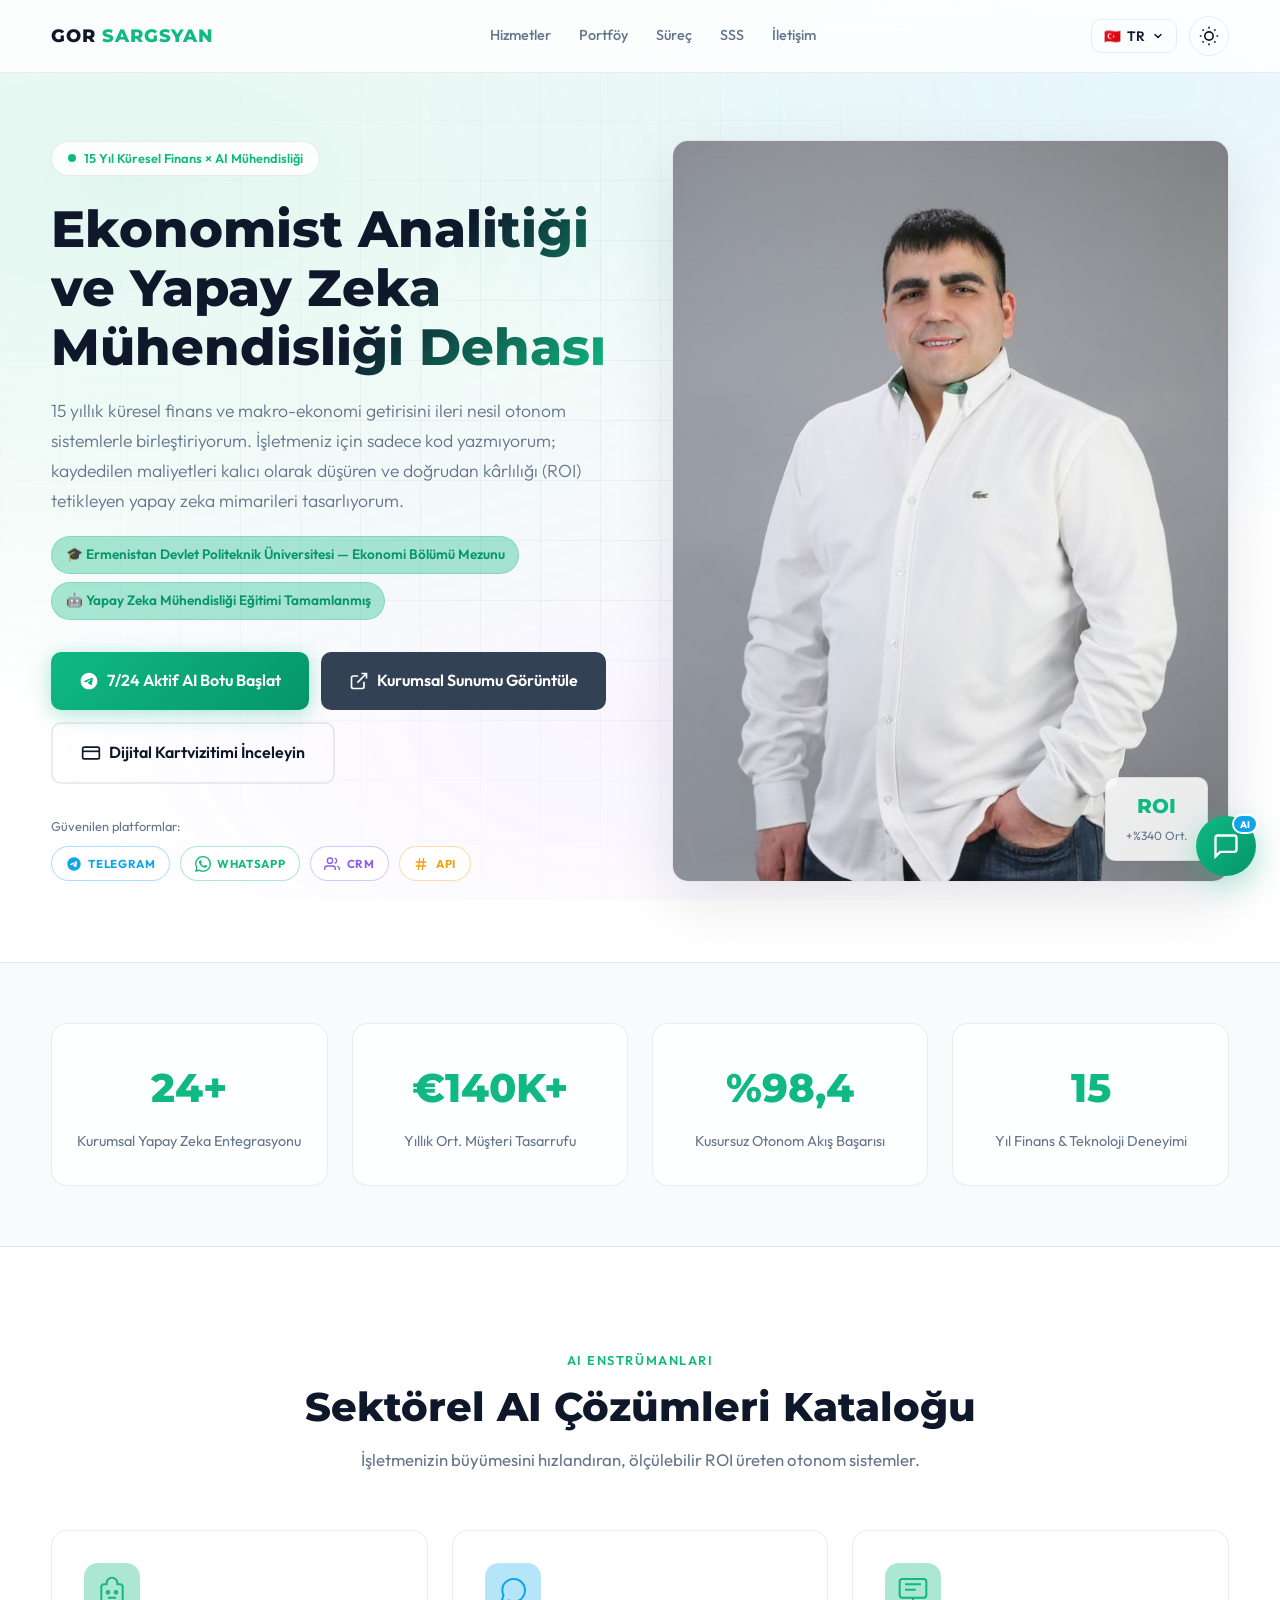
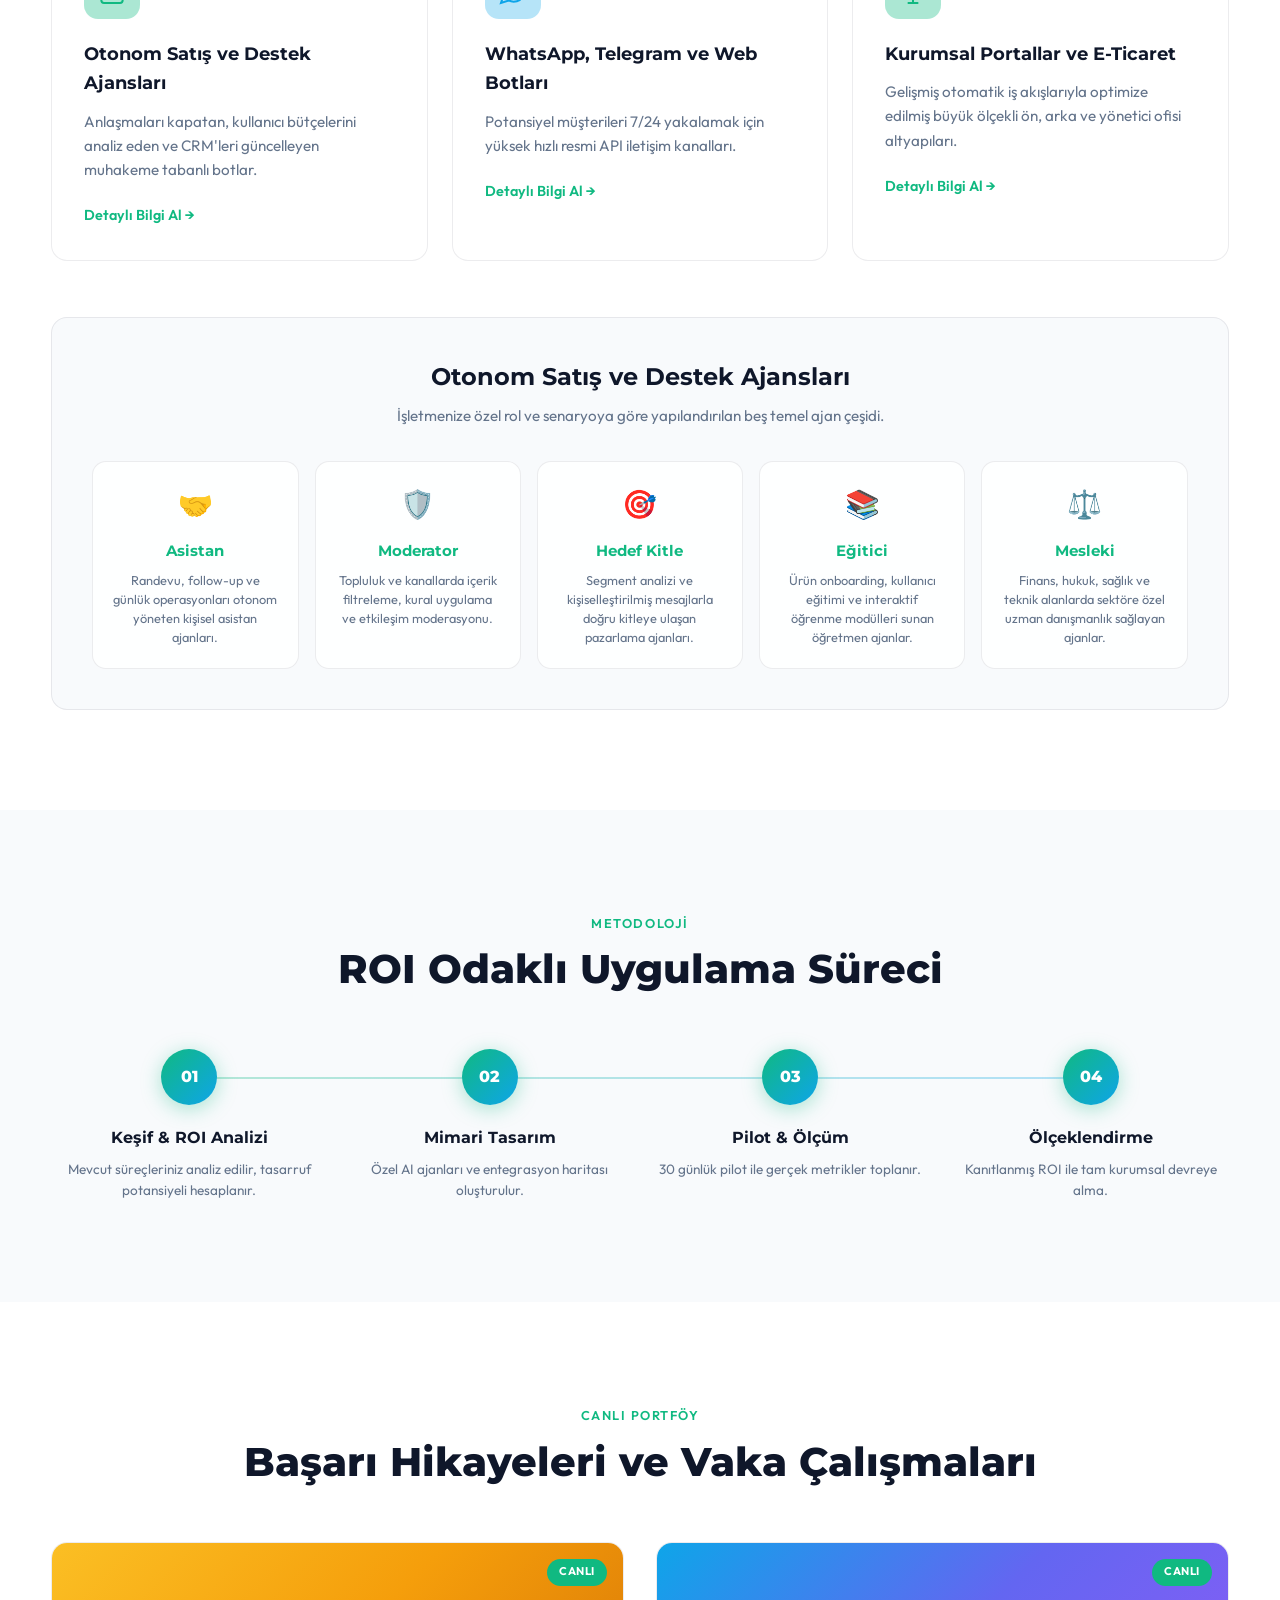
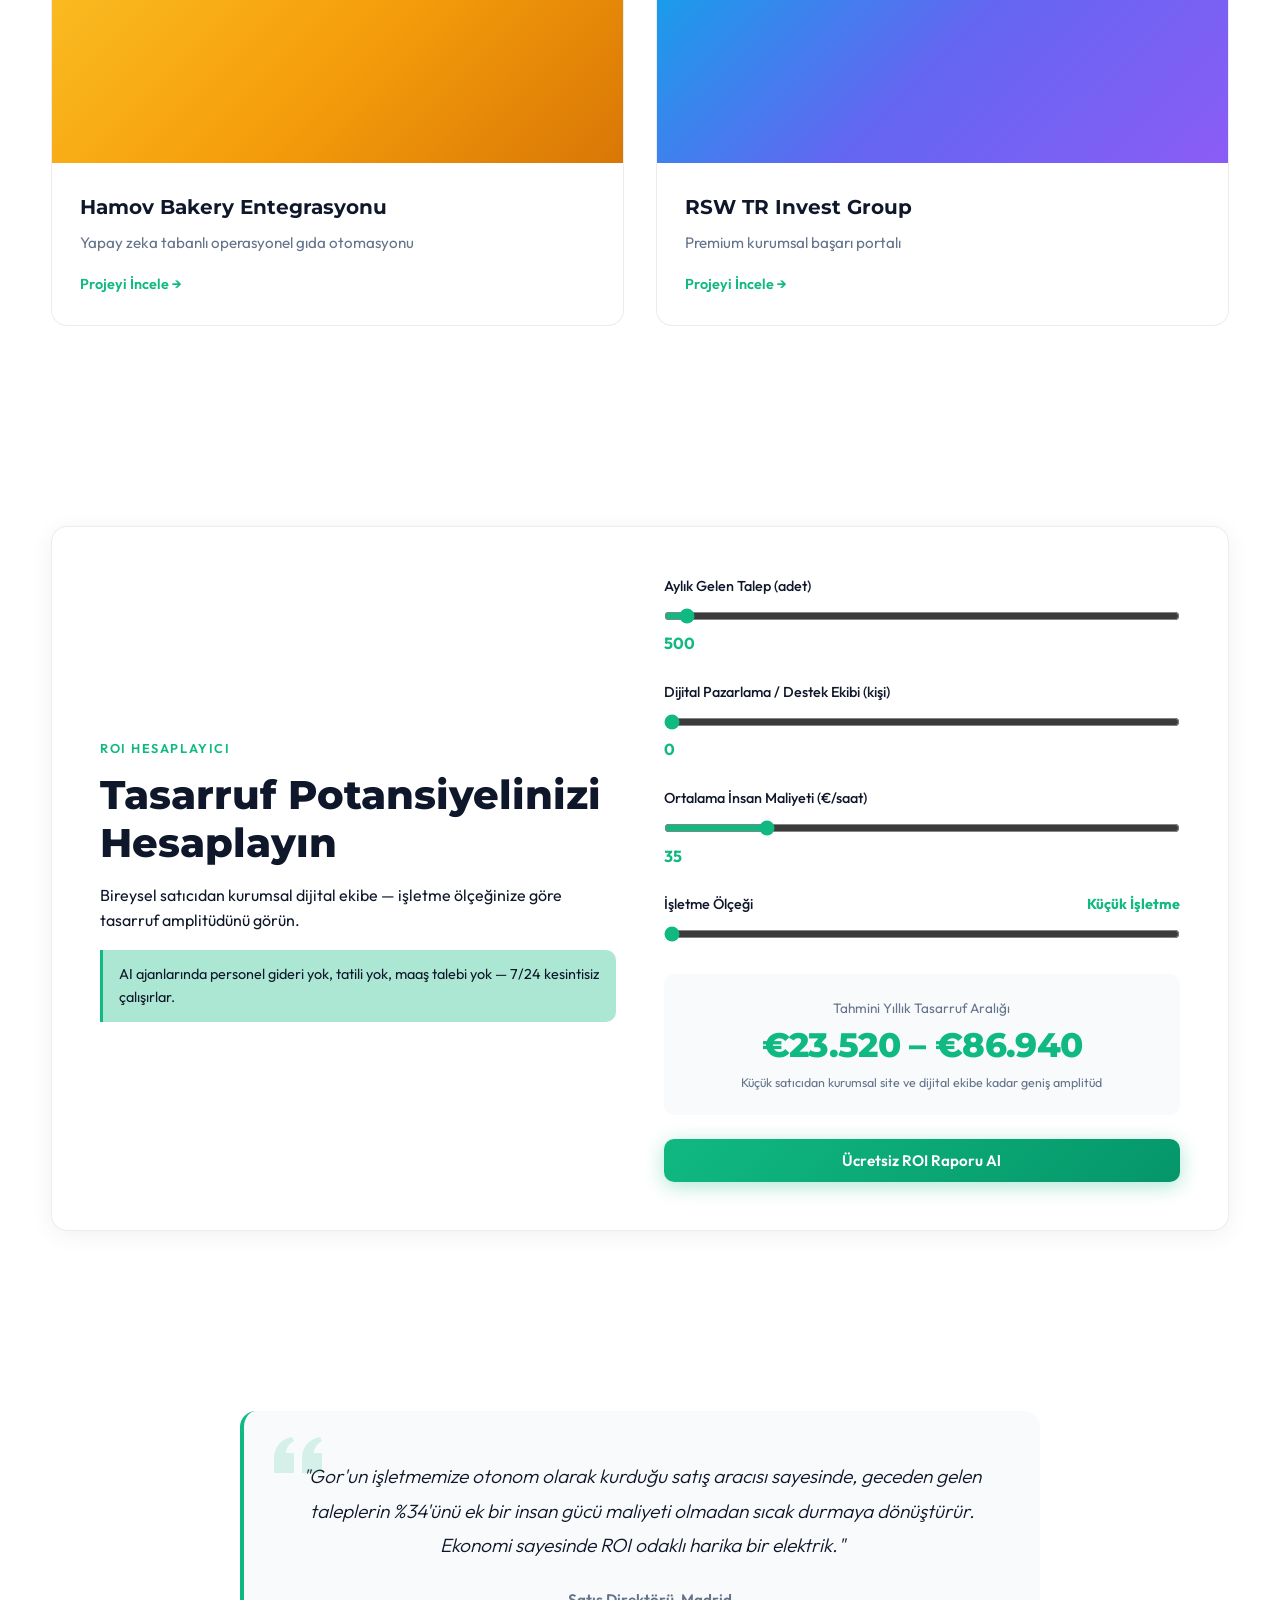
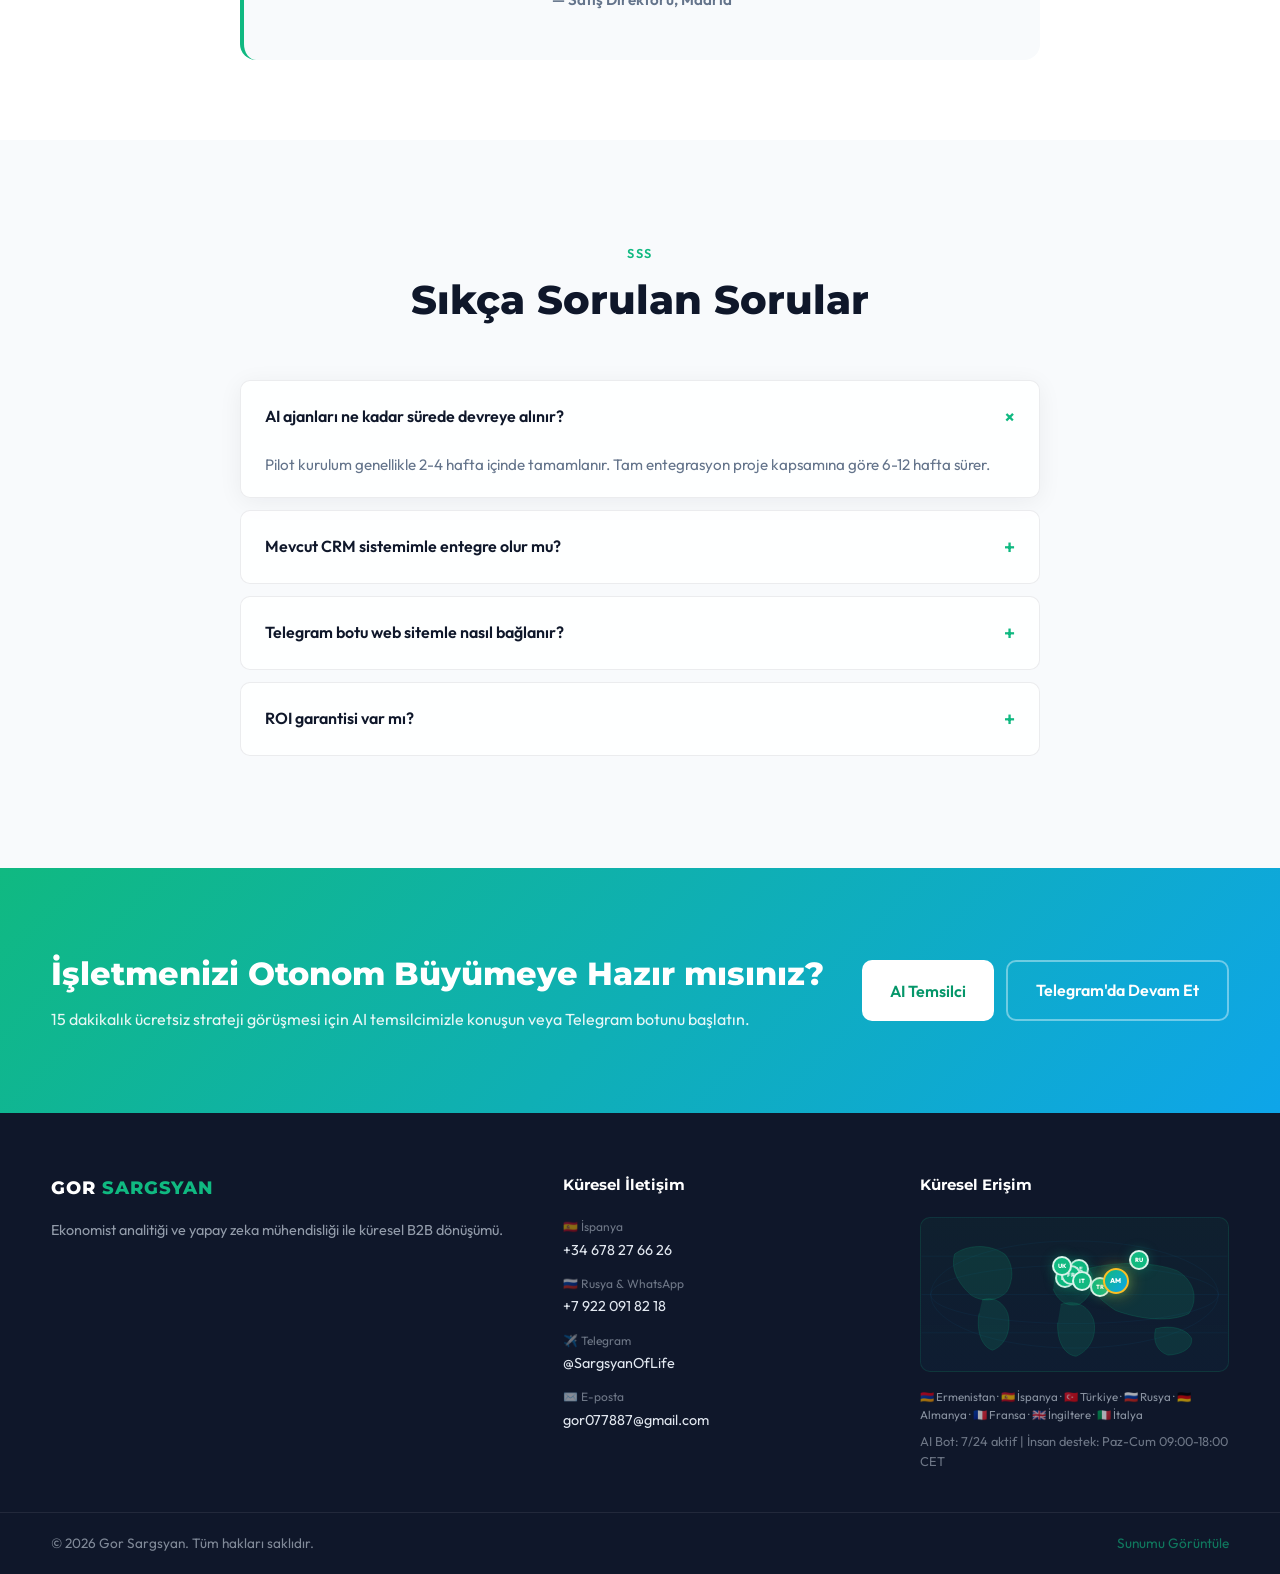
==== index.html @ 7a40f191 "Gor Sargsyan landing: çok dilli site, sunumlar ve Telegram lead köprüsü. Statik landing, 5 dilde sun" ====
<!DOCTYPE html>
<html lang="tr" data-theme="light">
<head>
  <meta charset="UTF-8">
  <meta name="viewport" content="width=device-width, initial-scale=1.0">
  <meta name="description" content="Gor Sargsyan — Ekonomist Analitiği ve Yapay Zeka Mühendisliği. 15 yıllık küresel finans deneyimi ile otonom AI sistemleri.">
  <title>Gor Sargsyan | AI & Ekonomi Mühendisliği</title>
  <link rel="preconnect" href="https://fonts.googleapis.com">
  <link rel="preconnect" href="https://fonts.gstatic.com" crossorigin>
  <link href="https://fonts.googleapis.com/css2?family=Montserrat:wght@500;700;800&family=Outfit:wght@300;400;600&display=swap" rel="stylesheet">
  <link rel="stylesheet" href="css/styles.css">
  <link rel="icon" href="data:image/svg+xml,<svg xmlns='http://www.w3.org/2000/svg' viewBox='0 0 100 100'><text y='.9em' font-size='90'>⚡</text></svg>">
</head>
<body>
  <div class="bg-mesh" aria-hidden="true"></div>
  <div class="bg-grid" aria-hidden="true"></div>

  <!-- Header -->
  <header class="header" id="header">
    <div class="container header__inner">
      <a href="#" class="logo">
        GOR <span class="logo__accent">SARGSYAN</span>
      </a>
      <nav class="nav" aria-label="Ana menü">
        <a href="#services" data-i18n="nav.services">Hizmetler</a>
        <a href="#portfolio" data-i18n="nav.portfolio">Portföy</a>
        <a href="#process" data-i18n="nav.process">Süreç</a>
        <a href="#faq" data-i18n="nav.faq">SSS</a>
        <a href="#contact" data-i18n="nav.contact">İletişim</a>
      </nav>
      <div class="header__actions">
        <div class="lang-switcher">
          <button class="lang-switcher__btn" id="langBtn" aria-haspopup="listbox" aria-expanded="false">
            <span class="lang-flag" id="currentFlag">🇹🇷</span>
            <span id="currentLang">TR</span>
            <svg width="12" height="12" viewBox="0 0 12 12" fill="none"><path d="M3 4.5L6 7.5L9 4.5" stroke="currentColor" stroke-width="1.5" stroke-linecap="round"/></svg>
          </button>
          <ul class="lang-switcher__menu" id="langMenu" role="listbox">
            <li role="option" data-lang="en" data-flag="🇬🇧">EN — English</li>
            <li role="option" data-lang="es" data-flag="🇪🇸">ES — Español</li>
            <li role="option" data-lang="ru" data-flag="🇷🇺">RU — Русский</li>
            <li role="option" data-lang="hy" data-flag="🇦🇲">HY — Հայերեն</li>
            <li role="option" data-lang="tr" data-flag="🇹🇷">TR — Türkçe</li>
          </ul>
        </div>
        <button class="theme-toggle" id="themeToggle" aria-label="Gece modu">
          <svg class="icon-sun" width="20" height="20" viewBox="0 0 24 24" fill="none" stroke="currentColor" stroke-width="2"><circle cx="12" cy="12" r="5"/><path d="M12 1v2M12 21v2M4.22 4.22l1.42 1.42M18.36 18.36l1.42 1.42M1 12h2M21 12h2M4.22 19.78l1.42-1.42M18.36 5.64l1.42-1.42"/></svg>
          <svg class="icon-moon" width="20" height="20" viewBox="0 0 24 24" fill="none" stroke="currentColor" stroke-width="2"><path d="M21 12.79A9 9 0 1 1 11.21 3 7 7 0 0 0 21 12.79z"/></svg>
        </button>
        <button class="btn btn--primary btn--sm header__cta" id="openChatHeader" data-i18n="cta.chat">AI Temsilci</button>
      </div>
      <button class="mobile-menu-btn" id="mobileMenuBtn" aria-label="Menü">
        <span></span><span></span><span></span>
      </button>
    </div>
  </header>

  <main>
    <!-- Hero -->
    <section class="hero" id="hero">
      <div class="container hero__grid">
        <div class="hero__content">
          <div class="hero__badge">
            <span class="pulse-dot"></span>
            <span data-i18n="hero.badge">15 Yıl Küresel Finans × AI Mühendisliği</span>
          </div>
          <h1 class="hero__title" data-i18n="hero.title">Ekonomist Analitiği ve Yapay Zeka Mühendisliği Dehası</h1>
          <p class="hero__subtitle" data-i18n="hero.subtitle">15 yıllık küresel finans ve makro-ekonomi getirisini ileri nesil otonom sistemlerle birleştiriyorum. İşletmeniz için sadece kod yazmıyorum; kaydedilen maliyetleri kalıcı olarak düşüren ve doğrudan kârlılığı (ROI) tetikleyen yapay zeka mimarileri tasarlıyorum.</p>
          <div class="hero__education">
            <span class="hero__edu-item" data-i18n="hero.edu1">🎓 Ermenistan Devlet Politeknik Üniversitesi — Ekonomi Bölümü Mezunu</span>
            <span class="hero__edu-item" data-i18n="hero.edu2">🤖 Yapay Zeka Mühendisliği Eğitimi Tamamlanmış</span>
          </div>
          <div class="hero__actions">
            <a href="https://t.me/Gor_OffLife_kartvisit_bot" target="_blank" rel="noopener" class="btn btn--primary btn--lg">
              <svg width="20" height="20" viewBox="0 0 24 24" fill="currentColor"><path d="M12 2C6.48 2 2 6.48 2 12s4.48 10 10 10 10-4.48 10-10S17.52 2 12 2zm4.64 6.8c-.15 1.58-.8 5.42-1.13 7.19-.14.75-.42 1-.68 1.03-.58.05-1.02-.38-1.58-.75-.88-.58-1.38-.94-2.23-1.5-.99-.65-.35-1.01.22-1.59.15-.15 2.71-2.48 2.76-2.69a.2.2 0 0 0-.05-.18c-.06-.05-.14-.03-.21-.02-.09.02-1.49.95-4.22 2.79-.4.27-.76.41-1.08.4-.36-.01-1.04-.2-1.55-.37-.63-.2-1.12-.31-1.08-.66.02-.18.27-.36.74-.55 2.92-1.27 4.86-2.11 5.83-2.51 2.78-1.16 3.35-1.36 3.73-1.36.08 0 .27.02.39.12.1.08.13.19.14.27-.01.06.01.24 0 .38z"/></svg>
              <span data-i18n="hero.btnA">7/24 Aktif AI Botu Başlat</span>
            </a>
            <a href="assets/presentations/sunum_tr.html" target="_blank" rel="noopener noreferrer" data-i18n-pdf class="btn btn--dark btn--lg">
              <svg width="20" height="20" viewBox="0 0 24 24" fill="none" stroke="currentColor" stroke-width="2"><path d="M18 13v6a2 2 0 0 1-2 2H5a2 2 0 0 1-2-2V8a2 2 0 0 1 2-2h6M15 3h6v6M10 14L21 3"/></svg>
              <span data-i18n="hero.btnB">Kurumsal Sunumu Görüntüle</span>
            </a>
            <a href="https://rswtrinvestgroup-alt.github.io/Gor_dijital_kartvisit/Gor/" target="_blank" rel="noopener" class="btn btn--outline btn--lg">
              <svg width="20" height="20" viewBox="0 0 24 24" fill="none" stroke="currentColor" stroke-width="2"><rect x="2" y="5" width="20" height="14" rx="2"/><path d="M2 10h20"/></svg>
              <span data-i18n="hero.btnC">Dijital Kartvizitimi İnceleyin</span>
            </a>
          </div>
          <div class="hero__trust">
            <span data-i18n="hero.trust">Güvenilen platformlar:</span>
            <div class="hero__trust-logos">
              <a href="https://t.me/Gor_OffLife_kartvisit_bot" target="_blank" rel="noopener" class="trust-chip trust-chip--telegram" title="Telegram Bot">
                <svg width="16" height="16" viewBox="0 0 24 24" fill="currentColor"><path d="M12 2C6.48 2 2 6.48 2 12s4.48 10 10 10 10-4.48 10-10S17.52 2 12 2zm4.64 6.8c-.15 1.58-.8 5.42-1.13 7.19-.14.75-.42 1-.68 1.03-.58.05-1.02-.38-1.58-.75-.88-.58-1.38-.94-2.23-1.5-.99-.65-.35-1.01.22-1.59.15-.15 2.71-2.48 2.76-2.69a.2.2 0 0 0-.05-.18c-.06-.05-.14-.03-.21-.02-.09.02-1.49.95-4.22 2.79-.4.27-.76.41-1.08.4-.36-.01-1.04-.2-1.55-.37-.63-.2-1.12-.31-1.08-.66.02-.18.27-.36.74-.55 2.92-1.27 4.86-2.11 5.83-2.51 2.78-1.16 3.35-1.36 3.73-1.36.08 0 .27.02.39.12.1.08.13.19.14.27-.01.06.01.24 0 .38z"/></svg>
                Telegram
              </a>
              <a href="https://wa.me/79220918218" target="_blank" rel="noopener" class="trust-chip trust-chip--whatsapp" title="WhatsApp">
                <svg width="16" height="16" viewBox="0 0 24 24" fill="currentColor"><path d="M17.472 14.382c-.297-.149-1.758-.867-2.03-.967-.273-.099-.471-.148-.67.15-.197.297-.767.966-.94 1.164-.173.199-.347.223-.644.075-.297-.15-1.255-.463-2.39-1.475-.883-.788-1.48-1.761-1.653-2.059-.173-.297-.018-.458.13-.606.134-.133.298-.347.446-.52.149-.174.198-.298.298-.497.099-.198.05-.371-.025-.52-.075-.149-.669-1.612-.916-2.207-.242-.579-.487-.5-.669-.51-.173-.008-.371-.01-.57-.01-.198 0-.52.074-.792.372-.272.297-1.04 1.016-1.04 2.479 0 1.462 1.065 2.875 1.213 3.074.149.198 2.096 3.2 5.077 4.487.709.306 1.262.489 1.694.625.712.227 1.36.195 1.871.118.571-.085 1.758-.719 2.006-1.413.248-.694.248-1.289.173-1.413-.074-.124-.272-.198-.57-.347m-5.421 7.403h-.004a9.87 9.87 0 0 1-5.031-1.378l-.361-.214-3.741.982.998-3.648-.235-.374a9.86 9.86 0 0 1-1.51-5.26c.001-5.45 4.436-9.884 9.888-9.884 2.64 0 5.122 1.03 6.988 2.898a9.825 9.825 0 0 1 2.893 6.994c-.003 5.45-4.435 9.884-9.885 9.884m8.413-18.297A11.815 11.815 0 0 0 12.05 0C5.495 0 .16 5.335.157 11.892c0 2.096.547 4.142 1.588 5.945L.057 24l6.305-1.654a11.882 11.882 0 0 0 5.683 1.448h.005c6.554 0 11.89-5.335 11.893-11.893a11.821 11.821 0 0 0-3.48-8.413z"/></svg>
                WhatsApp
              </a>
              <a href="#services" class="trust-chip trust-chip--crm" title="CRM Entegrasyonu">
                <svg width="16" height="16" viewBox="0 0 24 24" fill="none" stroke="currentColor" stroke-width="2"><path d="M17 21v-2a4 4 0 0 0-4-4H5a4 4 0 0 0-4 4v2"/><circle cx="9" cy="7" r="4"/><path d="M23 21v-2a4 4 0 0 0-3-3.87M16 3.13a4 4 0 0 1 0 7.75"/></svg>
                CRM
              </a>
              <a href="#services" class="trust-chip trust-chip--api" title="API Entegrasyonu">
                <svg width="16" height="16" viewBox="0 0 24 24" fill="none" stroke="currentColor" stroke-width="2"><path d="M4 9h16M4 15h16M10 3 8 21M16 3l-2 18"/></svg>
                API
              </a>
            </div>
          </div>
        </div>
        <div class="hero__visual">
          <div class="hero__frame">
            <div class="hero__frame-glow"></div>
            <img src="assets/gor_main_pres.jpg" alt="Gor Sargsyan — Kurumsal Portre" class="hero__img" onerror="this.onerror=null;this.src='assets/gor_main.jpg'">
            <div class="hero__placeholder" style="display:none">
              <div class="hero__placeholder-icon">GS</div>
              <span>Gor Sargsyan</span>
            </div>
            <div class="hero__stats-float">
              <div class="float-stat">
                <span class="float-stat__num">ROI</span>
                <span class="float-stat__label" data-i18n="hero.floatRoi">+%340 Ort.</span>
              </div>
            </div>
          </div>
        </div>
      </div>
    </section>

    <!-- Stats -->
    <section class="stats" id="stats">
      <div class="container">
        <div class="stats__grid">
          <div class="stat-card">
            <span class="stat-card__num" data-count="24">24+</span>
            <span class="stat-card__label" data-i18n="stats.s1">Kurumsal Yapay Zeka Entegrasyonu</span>
          </div>
          <div class="stat-card">
            <span class="stat-card__num">€140K+</span>
            <span class="stat-card__label" data-i18n="stats.s2">Yıllık Ort. Müşteri Tasarrufu</span>
          </div>
          <div class="stat-card">
            <span class="stat-card__num">%98,4</span>
            <span class="stat-card__label" data-i18n="stats.s3">Kusursuz Otonom Akış Başarısı</span>
          </div>
          <div class="stat-card">
            <span class="stat-card__num">15</span>
            <span class="stat-card__label" data-i18n="stats.s4">Yıl Finans & Teknoloji Deneyimi</span>
          </div>
        </div>
      </div>
    </section>

    <!-- Services -->
    <section class="services" id="services">
      <div class="container">
        <div class="section-header">
          <span class="section-tag" data-i18n="services.tag">AI Enstrümanları</span>
          <h2 class="section-title" data-i18n="services.title">Sektörel AI Çözümleri Kataloğu</h2>
          <p class="section-desc" data-i18n="services.desc">İşletmenizin büyümesini hızlandıran, ölçülebilir ROI üreten otonom sistemler.</p>
        </div>
        <div class="services__grid">
          <article class="service-card">
            <div class="service-card__icon">
              <svg width="32" height="32" viewBox="0 0 24 24" fill="none" stroke="currentColor" stroke-width="1.5"><path d="M12 2a4 4 0 0 1 4 4v1h2a2 2 0 0 1 2 2v10a2 2 0 0 1-2 2H6a2 2 0 0 1-2-2V9a2 2 0 0 1 2-2h2V6a4 4 0 0 1 4-4z"/><circle cx="9" cy="13" r="1"/><circle cx="15" cy="13" r="1"/><path d="M9 17h6"/></svg>
            </div>
            <h3 data-i18n="services.c1.title">Otonom Satış ve Destek Ajansları</h3>
            <p data-i18n="services.c1.desc">Anlaşmaları kapatan, kullanıcı bütçelerini analiz eden ve CRM'leri güncelleyen muhakeme tabanlı botlar.</p>
            <button class="service-card__link" data-open-chat data-i18n="services.learn">Detaylı Bilgi Al →</button>
          </article>
          <article class="service-card">
            <div class="service-card__icon service-card__icon--cyan">
              <svg width="32" height="32" viewBox="0 0 24 24" fill="none" stroke="currentColor" stroke-width="1.5"><path d="M21 11.5a8.38 8.38 0 0 1-.9 3.8 8.5 8.5 0 0 1-7.6 4.7 8.38 8.38 0 0 1-3.8-.9L3 21l1.9-5.7a8.38 8.38 0 0 1-.9-3.8 8.5 8.5 0 0 1 4.7-7.6 8.38 8.38 0 0 1 3.8-.9h.5a8.48 8.48 0 0 1 8 8v.5z"/></svg>
            </div>
            <h3 data-i18n="services.c2.title">WhatsApp, Telegram ve Web Botları</h3>
            <p data-i18n="services.c2.desc">Potansiyel müşterileri 7/24 yakalamak için yüksek hızlı resmi API iletişim kanalları.</p>
            <button class="service-card__link" data-open-chat data-i18n="services.learn">Detaylı Bilgi Al →</button>
          </article>
          <article class="service-card">
            <div class="service-card__icon">
              <svg width="32" height="32" viewBox="0 0 24 24" fill="none" stroke="currentColor" stroke-width="1.5"><rect x="2" y="3" width="20" height="14" rx="2"/><path d="M8 21h8M12 17v4"/><path d="M6 7h12M6 11h8"/></svg>
            </div>
            <h3 data-i18n="services.c3.title">Kurumsal Portallar ve E-Ticaret</h3>
            <p data-i18n="services.c3.desc">Gelişmiş otomatik iş akışlarıyla optimize edilmiş büyük ölçekli ön, arka ve yönetici ofisi altyapıları.</p>
            <button class="service-card__link" data-open-chat data-i18n="services.learn">Detaylı Bilgi Al →</button>
          </article>
        </div>

        <div class="agent-types" id="agents">
          <div class="agent-types__header">
            <h3 data-i18n="agents.title">Otonom Satış ve Destek Ajansları</h3>
            <p data-i18n="agents.desc">İşletmenize özel rol ve senaryoya göre yapılandırılan beş temel ajan çeşidi.</p>
          </div>
          <div class="agent-types__grid">
            <article class="agent-type-card">
              <span class="agent-type-card__icon">🤝</span>
              <h4 data-i18n="agents.t1.title">Asistan</h4>
              <p data-i18n="agents.t1.desc">Randevu, follow-up ve günlük operasyonları otonom yöneten kişisel asistan ajanları.</p>
            </article>
            <article class="agent-type-card">
              <span class="agent-type-card__icon">🛡️</span>
              <h4 data-i18n="agents.t2.title">Moderator</h4>
              <p data-i18n="agents.t2.desc">Topluluk ve kanallarda içerik filtreleme, kural uygulama ve etkileşim moderasyonu.</p>
            </article>
            <article class="agent-type-card">
              <span class="agent-type-card__icon">🎯</span>
              <h4 data-i18n="agents.t3.title">Hedef Kitle</h4>
              <p data-i18n="agents.t3.desc">Segment analizi ve kişiselleştirilmiş mesajlarla doğru kitleye ulaşan pazarlama ajanları.</p>
            </article>
            <article class="agent-type-card">
              <span class="agent-type-card__icon">📚</span>
              <h4 data-i18n="agents.t4.title">Eğitici</h4>
              <p data-i18n="agents.t4.desc">Ürün onboarding, kullanıcı eğitimi ve interaktif öğrenme modülleri sunan öğretmen ajanlar.</p>
            </article>
            <article class="agent-type-card">
              <span class="agent-type-card__icon">⚖️</span>
              <h4 data-i18n="agents.t5.title">Mesleki</h4>
              <p data-i18n="agents.t5.desc">Finans, hukuk, sağlık ve teknik alanlarda sektöre özel uzman danışmanlık sağlayan ajanlar.</p>
            </article>
          </div>
        </div>
      </div>
    </section>

    <!-- Process -->
    <section class="process" id="process">
      <div class="container">
        <div class="section-header">
          <span class="section-tag" data-i18n="process.tag">Metodoloji</span>
          <h2 class="section-title" data-i18n="process.title">ROI Odaklı Uygulama Süreci</h2>
        </div>
        <div class="process__timeline">
          <div class="process__step">
            <div class="process__num">01</div>
            <h3 data-i18n="process.s1.title">Keşif & ROI Analizi</h3>
            <p data-i18n="process.s1.desc">Mevcut süreçleriniz analiz edilir, tasarruf potansiyeli hesaplanır.</p>
          </div>
          <div class="process__step">
            <div class="process__num">02</div>
            <h3 data-i18n="process.s2.title">Mimari Tasarım</h3>
            <p data-i18n="process.s2.desc">Özel AI ajanları ve entegrasyon haritası oluşturulur.</p>
          </div>
          <div class="process__step">
            <div class="process__num">03</div>
            <h3 data-i18n="process.s3.title">Pilot & Ölçüm</h3>
            <p data-i18n="process.s3.desc">30 günlük pilot ile gerçek metrikler toplanır.</p>
          </div>
          <div class="process__step">
            <div class="process__num">04</div>
            <h3 data-i18n="process.s4.title">Ölçeklendirme</h3>
            <p data-i18n="process.s4.desc">Kanıtlanmış ROI ile tam kurumsal devreye alma.</p>
          </div>
        </div>
      </div>
    </section>

    <!-- Portfolio -->
    <section class="portfolio" id="portfolio">
      <div class="container">
        <div class="section-header">
          <span class="section-tag" data-i18n="portfolio.tag">Canlı Portföy</span>
          <h2 class="section-title" data-i18n="portfolio.title">Başarı Hikayeleri ve Vaka Çalışmaları</h2>
        </div>
        <div class="portfolio__grid">
          <a href="https://hamov-bakery-connect3.lovable.app/" target="_blank" rel="noopener" class="portfolio-card">
            <div class="portfolio-card__visual portfolio-card__visual--a">
              <span class="portfolio-card__badge" data-i18n="portfolio.live">Canlı</span>
            </div>
            <div class="portfolio-card__body">
              <h3 data-i18n="portfolio.p1.title">Hamov Bakery Entegrasyonu</h3>
              <p data-i18n="portfolio.p1.desc">Yapay zeka tabanlı operasyonel gıda otomasyonu</p>
              <span class="portfolio-card__cta" data-i18n="portfolio.view">Projeyi İncele →</span>
            </div>
          </a>
          <a href="https://rswtrinvestgroup-alt.github.io/NEW-SITE-PROJECT/#basari-hikayeleri" target="_blank" rel="noopener" class="portfolio-card">
            <div class="portfolio-card__visual portfolio-card__visual--b">
              <span class="portfolio-card__badge" data-i18n="portfolio.live">Canlı</span>
            </div>
            <div class="portfolio-card__body">
              <h3 data-i18n="portfolio.p2.title">RSW TR Invest Group</h3>
              <p data-i18n="portfolio.p2.desc">Premium kurumsal başarı portalı</p>
              <span class="portfolio-card__cta" data-i18n="portfolio.view">Projeyi İncele →</span>
            </div>
          </a>
        </div>
      </div>
    </section>

    <!-- ROI Calculator -->
    <section class="roi-calc" id="roi">
      <div class="container">
        <div class="roi-calc__inner">
          <div class="roi-calc__content">
            <span class="section-tag" data-i18n="roi.tag">ROI Hesaplayıcı</span>
            <h2 class="section-title" data-i18n="roi.title">Tasarruf Potansiyelinizi Hesaplayın</h2>
            <p data-i18n="roi.desc">Bireysel satıcıdan kurumsal dijital ekibe — işletme ölçeğinize göre tasarruf amplitüdünü görün.</p>
            <p class="roi-calc__perks" data-i18n="roi.perks">AI ajanlarında personel gideri yok, tatili yok, maaş talebi yok — 7/24 kesintisiz çalışırlar.</p>
          </div>
          <div class="roi-calc__widget">
            <label>
              <span data-i18n="roi.leads">Aylık Gelen Talep (adet)</span>
              <input type="range" id="roiLeads" min="50" max="15000" value="500" step="50">
              <output id="roiLeadsVal">500</output>
            </label>
            <label>
              <span data-i18n="roi.team">Dijital Pazarlama / Destek Ekibi (kişi)</span>
              <input type="range" id="roiTeam" min="0" max="40" value="0" step="1">
              <output id="roiTeamVal">0</output>
            </label>
            <label>
              <span data-i18n="roi.cost">Ortalama İnsan Maliyeti (€/saat)</span>
              <input type="range" id="roiCost" min="15" max="120" value="35" step="5">
              <output id="roiCostVal">35</output>
            </label>
            <label>
              <span>
                <span data-i18n="roi.scale">İşletme Ölçeği</span>
                <output id="roiScaleVal">Küçük İşletme</output>
              </span>
              <input type="range" id="roiScale" min="1" max="3" value="1" step="1">
            </label>
            <div class="roi-calc__result">
              <span data-i18n="roi.result">Tahmini Yıllık Tasarruf Aralığı</span>
              <strong id="roiResult" class="roi-calc__range">€33.600 – €75.600</strong>
              <small class="roi-calc__hint" data-i18n="roi.hint">Küçük satıcıdan kurumsal site ve dijital ekibe kadar geniş amplitüd</small>
            </div>
            <button class="btn btn--primary btn--full" data-open-chat data-i18n="roi.cta">Ücretsiz ROI Raporu Al</button>
          </div>
        </div>
      </div>
    </section>

    <!-- Testimonial -->
    <section class="testimonial" id="testimonial">
      <div class="container">
        <blockquote class="testimonial__quote">
          <svg class="testimonial__icon" width="48" height="48" viewBox="0 0 24 24" fill="currentColor" opacity="0.15"><path d="M14.017 21v-7.391c0-5.704 3.731-9.57 8.983-10.609l.995 2.151c-2.432.917-3.995 3.638-3.995 5.849h4v10h-9.983zm-14.017 0v-7.391c0-5.704 3.748-9.57 9-10.609l.996 2.151c-2.433.917-3.996 3.638-3.996 5.849h3.983v10h-9.983z"/></svg>
          <p data-i18n="testimonial.text">"Gor'un işletmemize otonom olarak kurduğu satış aracısı sayesinde, geceden gelen taleplerin %34'ünü ek bir insan gücü maliyeti olmadan sıcak durmaya dönüştürür. Ekonomi sayesinde ROI odaklı harika bir elektrik."</p>
          <footer>
            <cite data-i18n="testimonial.author">— Satış Direktörü, Madrid</cite>
          </footer>
        </blockquote>
      </div>
    </section>

    <!-- FAQ -->
    <section class="faq" id="faq">
      <div class="container">
        <div class="section-header">
          <span class="section-tag" data-i18n="faq.tag">SSS</span>
          <h2 class="section-title" data-i18n="faq.title">Sıkça Sorulan Sorular</h2>
        </div>
        <div class="faq__list" id="faqList">
          <details class="faq__item" open>
            <summary data-i18n="faq.q1">AI ajanları ne kadar sürede devreye alınır?</summary>
            <p data-i18n="faq.a1">Pilot kurulum genellikle 2-4 hafta içinde tamamlanır. Tam entegrasyon proje kapsamına göre 6-12 hafta sürer.</p>
          </details>
          <details class="faq__item">
            <summary data-i18n="faq.q2">Mevcut CRM sistemimle entegre olur mu?</summary>
            <p data-i18n="faq.a2">Evet. Salesforce, HubSpot, Bitrix24 ve özel API'ler dahil tüm büyük CRM platformlarıyla entegrasyon sağlıyoruz.</p>
          </details>
          <details class="faq__item">
            <summary data-i18n="faq.q3">Telegram botu web sitemle nasıl bağlanır?</summary>
            <p data-i18n="faq.a3">Resmi Telegram Bot API üzerinden web widget'ınız ve Telegram botunuz senkronize çalışır; tüm konuşmalar tek panelde birleşir.</p>
          </details>
          <details class="faq__item">
            <summary data-i18n="faq.q4">ROI garantisi var mı?</summary>
            <p data-i18n="faq.a4">30 günlük pilot döneminde ölçülebilir KPI'lar belirlenir. Hedeflenen tasarruf sağlanamazsa pilot ücreti iade edilir.</p>
          </details>
        </div>
      </div>
    </section>

    <!-- CTA Banner -->
    <section class="cta-banner">
      <div class="container cta-banner__inner">
        <div>
          <h2 data-i18n="cta.title">İşletmenizi Otonom Büyümeye Hazır mısınız?</h2>
          <p data-i18n="cta.desc">15 dakikalık ücretsiz strateji görüşmesi için AI temsilcimizle konuşun veya Telegram botunu başlatın.</p>
        </div>
        <div class="cta-banner__actions">
          <button class="btn btn--white btn--lg" data-open-chat data-i18n="cta.chat">AI Temsilci ile Konuş</button>
          <a href="https://t.me/Gor_OffLife_kartvisit_bot" target="_blank" rel="noopener" class="btn btn--outline-white btn--lg" data-i18n="cta.telegram">Telegram'da Devam Et</a>
        </div>
      </div>
    </section>
  </main>

  <!-- Footer -->
  <footer class="footer" id="contact">
    <div class="container footer__grid">
      <div class="footer__brand">
        <div class="logo logo--footer">GOR <span class="logo__accent">SARGSYAN</span></div>
        <p data-i18n="footer.desc">Ekonomist analitiği ve yapay zeka mühendisliği ile küresel B2B dönüşümü.</p>
      </div>
      <div class="footer__contacts">
        <h4 data-i18n="footer.contactTitle">Küresel İletişim</h4>
        <ul>
          <li>
            <span>🇪🇸 İspanya</span>
            <a href="tel:+34678276626">+34 678 27 66 26</a>
          </li>
          <li>
            <span>🇷🇺 Rusya & WhatsApp</span>
            <a href="tel:+79220918218">+7 922 091 82 18</a>
          </li>
          <li>
            <span>✈️ Telegram</span>
            <a href="https://t.me/SargsyanOfLife" target="_blank" rel="noopener">@SargsyanOfLife</a>
          </li>
          <li>
            <span>✉️ E-posta</span>
            <a href="mailto:gor077887@gmail.com">gor077887@gmail.com</a>
          </li>
        </ul>
      </div>
      <div class="footer__map">
        <h4 data-i18n="footer.global">Küresel Erişim</h4>
        <div class="footer__map-visual" aria-label="Küresel operasyon haritası">
          <svg class="footer__world-map" viewBox="0 0 1000 500" xmlns="http://www.w3.org/2000/svg" aria-hidden="true">
            <g class="footer__map-grid">
              <ellipse cx="500" cy="250" rx="470" ry="175"/>
              <ellipse cx="500" cy="250" rx="470" ry="95"/>
              <line x1="0" y1="125" x2="1000" y2="125"/>
              <line x1="0" y1="250" x2="1000" y2="250"/>
              <line x1="0" y1="375" x2="1000" y2="375"/>
            </g>
            <g class="footer__map-land">
              <path d="M108,118 C148,88 218,82 272,118 298,148 305,198 278,242 248,272 198,276 162,252 118,212 95,168 108,118Z"/>
              <path d="M198,268 C232,255 266,272 282,312 296,368 272,418 232,432 198,422 178,372 188,312 198,268Z"/>
              <path d="M442,152 C488,132 534,142 556,182 566,222 550,262 516,282 476,292 446,272 430,232 426,192 442,152Z"/>
              <path d="M455,282 C502,268 542,282 562,332 575,382 552,432 505,452 465,446 442,402 445,342 455,282Z"/>
              <path d="M535,168 C615,145 745,138 835,172 888,202 908,262 874,312 814,342 714,332 634,302 574,262 535,218 535,168Z"/>
              <path d="M765,362 C815,348 865,362 882,392 889,422 855,446 805,448 769,435 755,402 765,362Z"/>
            </g>
          </svg>
          <div class="map-dot map-dot--am map-dot--hub" title="Ermenistan — Ana Üs"><span>AM</span></div>
          <div class="map-dot map-dot--es" title="İspanya"><span>ES</span></div>
          <div class="map-dot map-dot--tr" title="Türkiye"><span>TR</span></div>
          <div class="map-dot map-dot--ru" title="Rusya"><span>RU</span></div>
          <div class="map-dot map-dot--de" title="Almanya"><span>DE</span></div>
          <div class="map-dot map-dot--fr" title="Fransa"><span>FR</span></div>
          <div class="map-dot map-dot--uk" title="İngiltere"><span>UK</span></div>
          <div class="map-dot map-dot--it" title="İtalya"><span>IT</span></div>
        </div>
        <p class="footer__map-legend" data-i18n="footer.mapCountries">🇦🇲 Ermenistan · 🇪🇸 İspanya · 🇹🇷 Türkiye · 🇷🇺 Rusya · 🇩🇪 Almanya · 🇫🇷 Fransa · 🇬🇧 İngiltere · 🇮🇹 İtalya</p>
        <p class="footer__hours" data-i18n="footer.hours">AI Bot: 7/24 aktif | İnsan destek: Paz-Cum 09:00-18:00 CET</p>
      </div>
    </div>
    <div class="footer__bottom">
      <div class="container footer__bottom-inner">
        <span>© 2026 Gor Sargsyan. <span data-i18n="footer.rights">Tüm hakları saklıdır.</span></span>
        <a href="assets/presentations/sunum_tr.html" target="_blank" rel="noopener noreferrer" data-i18n-pdf data-i18n="footer.download">Sunumu Görüntüle</a>
      </div>
    </div>
  </footer>

  <!-- AI Chat Widget -->
  <div class="chat-widget" id="chatWidget">
    <button class="chat-widget__toggle" id="chatToggle" aria-label="AI Temsilci">
      <svg class="chat-icon-open" width="28" height="28" viewBox="0 0 24 24" fill="none" stroke="currentColor" stroke-width="2"><path d="M21 15a2 2 0 0 1-2 2H7l-4 4V5a2 2 0 0 1 2-2h14a2 2 0 0 1 2 2z"/></svg>
      <svg class="chat-icon-close" width="24" height="24" viewBox="0 0 24 24" fill="none" stroke="currentColor" stroke-width="2"><path d="M18 6L6 18M6 6l12 12"/></svg>
      <span class="chat-widget__badge">AI</span>
    </button>
    <div class="chat-panel" id="chatPanel">
      <div class="chat-panel__header">
        <div class="chat-panel__avatar">G</div>
        <div>
          <strong data-i18n="chat.title">Gor AI Temsilcisi</strong>
          <span class="chat-panel__status"><span class="pulse-dot"></span> <span data-i18n="chat.online">Çevrimiçi — Telegram senkron</span></span>
        </div>
        <button class="chat-panel__telegram" id="chatTelegram" title="@Gor_OffLife_kartvisit_bot — aynı botta devam">
          <svg width="18" height="18" viewBox="0 0 24 24" fill="currentColor"><path d="M12 2C6.48 2 2 6.48 2 12s4.48 10 10 10 10-4.48 10-10S17.52 2 12 2zm4.64 6.8c-.15 1.58-.8 5.42-1.13 7.19-.14.75-.42 1-.68 1.03-.58.05-1.02-.38-1.58-.75-.88-.58-1.38-.94-2.23-1.5-.99-.65-.35-1.01.22-1.59.15-.15 2.71-2.48 2.76-2.69a.2.2 0 0 0-.05-.18c-.06-.05-.14-.03-.21-.02-.09.02-1.49.95-4.22 2.79-.4.27-.76.41-1.08.4-.36-.01-1.04-.2-1.55-.37-.63-.2-1.12-.31-1.08-.66.02-.18.27-.36.74-.55 2.92-1.27 4.86-2.11 5.83-2.51 2.78-1.16 3.35-1.36 3.73-1.36.08 0 .27.02.39.12.1.08.13.19.14.27-.01.06.01.24 0 .38z"/></svg>
        </button>
      </div>
      <div class="chat-panel__messages" id="chatMessages"></div>
      <div class="chat-panel__quick" id="chatQuick"></div>
      <form class="chat-panel__input" id="chatForm">
        <input type="text" id="chatInput" placeholder="Mesajınızı yazın..." autocomplete="off" data-i18n-placeholder="chat.placeholder">
        <button type="submit" aria-label="Gönder">
          <svg width="20" height="20" viewBox="0 0 24 24" fill="none" stroke="currentColor" stroke-width="2"><path d="M22 2L11 13M22 2l-7 20-4-9-9-4 20-7z"/></svg>
        </button>
      </form>
    </div>
  </div>

  <script>
    window.GOR_TELEGRAM = {
      botUsername: 'Gor_OffLife_kartvisit_bot',
      leadApi: '/api/telegram-lead'
    };
  </script>
  <script src="js/i18n.js"></script>
  <script src="js/agent.js"></script>
  <script src="js/app.js"></script>
</body>
</html>
---- css/styles.css ----
/* ===== CSS Variables ===== */
:root {
  --primary: #10b981;
  --primary-dark: #059669;
  --primary-glow: rgba(16, 185, 129, 0.35);
  --secondary: #0ea5e9;
  --secondary-glow: rgba(14, 165, 233, 0.3);
  --bg: #ffffff;
  --bg-soft: #f8fafc;
  --bg-card: rgba(255, 255, 255, 0.85);
  --text: #0f172a;
  --text-muted: #64748b;
  --border: rgba(15, 23, 42, 0.08);
  --shadow: 0 4px 24px rgba(15, 23, 42, 0.06);
  --shadow-lg: 0 20px 60px rgba(15, 23, 42, 0.1);
  --header-bg: rgba(255, 255, 255, 0.82);
  --footer-bg: #0f172a;
  --mesh-1: rgba(16, 185, 129, 0.12);
  --mesh-2: rgba(14, 165, 233, 0.1);
  --mesh-3: rgba(139, 92, 246, 0.06);
  --radius: 16px;
  --radius-sm: 10px;
  --transition: 0.3s cubic-bezier(0.4, 0, 0.2, 1);
  --font-heading: 'Montserrat', sans-serif;
  --font-body: 'Outfit', sans-serif;
}

[data-theme="dark"] {
  --bg: #0b1120;
  --bg-soft: #111827;
  --bg-card: rgba(17, 24, 39, 0.9);
  --text: #f1f5f9;
  --text-muted: #94a3b8;
  --border: rgba(241, 245, 249, 0.08);
  --shadow: 0 4px 24px rgba(0, 0, 0, 0.3);
  --shadow-lg: 0 20px 60px rgba(0, 0, 0, 0.5);
  --header-bg: rgba(11, 17, 32, 0.9);
  --mesh-1: rgba(16, 185, 129, 0.08);
  --mesh-2: rgba(14, 165, 233, 0.06);
  --mesh-3: rgba(139, 92, 246, 0.05);
}

/* ===== Reset & Base ===== */
*, *::before, *::after { box-sizing: border-box; margin: 0; padding: 0; }

html {
  scroll-behavior: smooth;
  scroll-padding-top: 80px;
}

body {
  font-family: var(--font-body);
  font-weight: 400;
  color: var(--text);
  background: var(--bg);
  line-height: 1.6;
  overflow-x: hidden;
  transition: background var(--transition), color var(--transition);
}

img { max-width: 100%; display: block; }
a { color: inherit; text-decoration: none; }
button { font-family: inherit; cursor: pointer; border: none; background: none; }
ul { list-style: none; }

.container {
  width: min(1200px, 92vw);
  margin: 0 auto;
}

/* ===== Background Effects ===== */
.bg-mesh {
  position: fixed;
  inset: 0;
  z-index: -2;
  background:
    radial-gradient(ellipse 80% 60% at 10% 20%, var(--mesh-1), transparent),
    radial-gradient(ellipse 60% 50% at 90% 10%, var(--mesh-2), transparent),
    radial-gradient(ellipse 50% 40% at 50% 80%, var(--mesh-3), transparent);
  animation: meshShift 20s ease-in-out infinite alternate;
}

.bg-grid {
  position: fixed;
  inset: 0;
  z-index: -1;
  background-image:
    linear-gradient(var(--border) 1px, transparent 1px),
    linear-gradient(90deg, var(--border) 1px, transparent 1px);
  background-size: 60px 60px;
  mask-image: radial-gradient(ellipse at center, black 30%, transparent 80%);
  opacity: 0.5;
}

@keyframes meshShift {
  0% { transform: scale(1) translate(0, 0); }
  100% { transform: scale(1.05) translate(-2%, 1%); }
}

/* ===== Typography ===== */
.section-tag {
  display: inline-block;
  font-size: 0.8rem;
  font-weight: 600;
  text-transform: uppercase;
  letter-spacing: 0.12em;
  color: var(--primary);
  margin-bottom: 0.75rem;
}

.section-title {
  font-family: var(--font-heading);
  font-weight: 800;
  font-size: clamp(1.75rem, 4vw, 2.5rem);
  line-height: 1.2;
  margin-bottom: 1rem;
}

.section-desc {
  color: var(--text-muted);
  font-size: 1.05rem;
  max-width: 600px;
}

.section-header {
  text-align: center;
  margin-bottom: 3.5rem;
}

.section-header .section-desc { margin: 0 auto; }

/* ===== Buttons ===== */
.btn {
  display: inline-flex;
  align-items: center;
  justify-content: center;
  gap: 0.5rem;
  padding: 0.75rem 1.5rem;
  border-radius: var(--radius-sm);
  font-weight: 600;
  font-size: 0.95rem;
  transition: transform var(--transition), box-shadow var(--transition), background var(--transition);
  white-space: nowrap;
}

.btn:hover {
  transform: translateY(-2px);
}

.btn--primary {
  background: linear-gradient(135deg, var(--primary), var(--primary-dark));
  color: #fff;
  box-shadow: 0 4px 20px var(--primary-glow);
}

.btn--primary:hover {
  box-shadow: 0 8px 32px var(--primary-glow);
}

.btn--dark {
  background: #334155;
  color: #fff;
}

[data-theme="dark"] .btn--dark {
  background: #475569;
}

.btn--dark:hover { box-shadow: 0 8px 24px rgba(51, 65, 85, 0.4); }

.btn--outline {
  background: transparent;
  border: 2px solid var(--border);
  color: var(--text);
}

.btn--outline:hover {
  border-color: var(--primary);
  box-shadow: 0 4px 20px var(--primary-glow);
}

.btn--white {
  background: #fff;
  color: var(--primary-dark);
}

.btn--outline-white {
  background: transparent;
  border: 2px solid rgba(255,255,255,0.4);
  color: #fff;
}

.btn--outline-white:hover {
  background: rgba(255,255,255,0.1);
  border-color: #fff;
}

.btn--lg { padding: 1rem 1.75rem; font-size: 1rem; }
.btn--sm { padding: 0.5rem 1rem; font-size: 0.85rem; }
.btn--full { width: 100%; }

/* ===== Header ===== */
.header {
  position: fixed;
  top: 0;
  left: 0;
  right: 0;
  z-index: 1000;
  background: var(--header-bg);
  backdrop-filter: blur(20px);
  border-bottom: 1px solid var(--border);
  transition: background var(--transition);
}

.header__inner {
  display: flex;
  align-items: center;
  justify-content: space-between;
  height: 72px;
  gap: 1rem;
}

.logo {
  font-family: var(--font-heading);
  font-weight: 800;
  font-size: 1.15rem;
  letter-spacing: 0.05em;
  flex-shrink: 0;
}

.logo__accent { color: var(--primary); }

.nav {
  display: flex;
  gap: 1.75rem;
}

.nav a {
  font-size: 0.9rem;
  font-weight: 500;
  color: var(--text-muted);
  transition: color var(--transition);
  position: relative;
}

.nav a::after {
  content: '';
  position: absolute;
  bottom: -4px;
  left: 0;
  width: 0;
  height: 2px;
  background: var(--primary);
  transition: width var(--transition);
}

.nav a:hover { color: var(--primary); }
.nav a:hover::after { width: 100%; }

.header__actions {
  display: flex;
  align-items: center;
  gap: 0.75rem;
}

/* Language Switcher */
.lang-switcher { position: relative; }

.lang-switcher__btn {
  display: flex;
  align-items: center;
  gap: 0.4rem;
  padding: 0.45rem 0.75rem;
  border-radius: var(--radius-sm);
  border: 1px solid var(--border);
  font-size: 0.85rem;
  font-weight: 600;
  color: var(--text);
  transition: border-color var(--transition), box-shadow var(--transition);
}

.lang-switcher__btn:hover {
  border-color: var(--primary);
  box-shadow: 0 2px 12px var(--primary-glow);
}

.lang-switcher__menu {
  position: absolute;
  top: calc(100% + 8px);
  right: 0;
  min-width: 180px;
  background: var(--bg-card);
  backdrop-filter: blur(20px);
  border: 1px solid var(--border);
  border-radius: var(--radius-sm);
  box-shadow: var(--shadow-lg);
  opacity: 0;
  visibility: hidden;
  transform: translateY(-8px);
  transition: all var(--transition);
  z-index: 100;
}

.lang-switcher__menu.open {
  opacity: 1;
  visibility: visible;
  transform: translateY(0);
}

.lang-switcher__menu li {
  padding: 0.65rem 1rem;
  font-size: 0.85rem;
  cursor: pointer;
  transition: background var(--transition);
}

.lang-switcher__menu li:hover,
.lang-switcher__menu li.active {
  background: var(--primary-glow);
  color: var(--primary-dark);
}

[data-theme="dark"] .lang-switcher__menu li:hover,
[data-theme="dark"] .lang-switcher__menu li.active {
  color: var(--primary);
}

/* Theme Toggle */
.theme-toggle {
  width: 40px;
  height: 40px;
  border-radius: 50%;
  border: 1px solid var(--border);
  display: flex;
  align-items: center;
  justify-content: center;
  color: var(--text);
  transition: all var(--transition);
}

.theme-toggle:hover {
  border-color: var(--secondary);
  box-shadow: 0 2px 12px var(--secondary-glow);
}

.icon-moon { display: none; }
[data-theme="dark"] .icon-sun { display: none; }
[data-theme="dark"] .icon-moon { display: block; }

.mobile-menu-btn {
  display: none;
  flex-direction: column;
  gap: 5px;
  padding: 4px;
}

.mobile-menu-btn span {
  width: 24px;
  height: 2px;
  background: var(--text);
  transition: var(--transition);
}

.header__cta { display: none; }

/* ===== Hero ===== */
.hero {
  padding: 140px 0 80px;
  min-height: 90vh;
  display: flex;
  align-items: center;
}

.hero__grid {
  display: grid;
  grid-template-columns: 1fr 1fr;
  gap: 4rem;
  align-items: center;
}

.hero__badge {
  display: inline-flex;
  align-items: center;
  gap: 0.5rem;
  padding: 0.4rem 1rem;
  background: var(--bg-card);
  border: 1px solid var(--border);
  border-radius: 100px;
  font-size: 0.8rem;
  font-weight: 600;
  color: var(--primary);
  margin-bottom: 1.5rem;
  backdrop-filter: blur(10px);
}

.pulse-dot {
  width: 8px;
  height: 8px;
  background: var(--primary);
  border-radius: 50%;
  animation: pulse 2s ease-in-out infinite;
}

@keyframes pulse {
  0%, 100% { opacity: 1; transform: scale(1); }
  50% { opacity: 0.5; transform: scale(1.3); }
}

.hero__title {
  font-family: var(--font-heading);
  font-weight: 800;
  font-size: clamp(2rem, 5vw, 3.2rem);
  line-height: 1.15;
  margin-bottom: 1.25rem;
  background: linear-gradient(135deg, var(--text) 60%, var(--primary));
  -webkit-background-clip: text;
  -webkit-text-fill-color: transparent;
  background-clip: text;
}

[data-theme="dark"] .hero__title {
  background: linear-gradient(135deg, #f1f5f9 60%, var(--primary));
  -webkit-background-clip: text;
  background-clip: text;
}

.hero__subtitle {
  font-size: 1.1rem;
  color: var(--text-muted);
  margin-bottom: 1.25rem;
  line-height: 1.7;
  font-weight: 300;
}

.hero__education {
  display: flex;
  flex-direction: column;
  gap: 0.5rem;
  margin-bottom: 2rem;
}

.hero__edu-item {
  display: inline-flex;
  align-items: center;
  gap: 0.35rem;
  font-size: 0.85rem;
  font-weight: 600;
  color: var(--primary-dark);
  background: var(--primary-glow);
  border: 1px solid rgba(16, 185, 129, 0.25);
  padding: 0.45rem 0.85rem;
  border-radius: 100px;
  width: fit-content;
  max-width: 100%;
}

[data-theme="dark"] .hero__edu-item {
  color: var(--primary);
}

.hero__actions {
  display: flex;
  flex-wrap: wrap;
  gap: 0.75rem;
  margin-bottom: 2rem;
}

.hero__trust {
  font-size: 0.8rem;
  color: var(--text-muted);
}

.hero__trust-logos {
  display: flex;
  flex-wrap: wrap;
  gap: 0.6rem;
  margin-top: 0.65rem;
}

.trust-chip {
  display: inline-flex;
  align-items: center;
  gap: 0.4rem;
  padding: 0.45rem 0.85rem;
  border-radius: 100px;
  font-weight: 700;
  font-size: 0.72rem;
  text-transform: uppercase;
  letter-spacing: 0.06em;
  border: 1px solid var(--border);
  background: var(--bg-card);
  color: var(--text-muted);
  transition: transform var(--transition), box-shadow var(--transition), border-color var(--transition), color var(--transition);
  cursor: pointer;
}

.trust-chip:hover {
  transform: translateY(-2px);
  box-shadow: var(--shadow);
  color: var(--text);
}

.trust-chip--telegram {
  border-color: rgba(14, 165, 233, 0.35);
  color: #0ea5e9;
}

.trust-chip--telegram:hover {
  background: rgba(14, 165, 233, 0.1);
  border-color: #0ea5e9;
  box-shadow: 0 4px 16px var(--secondary-glow);
}

.trust-chip--whatsapp {
  border-color: rgba(16, 185, 129, 0.35);
  color: #10b981;
}

.trust-chip--whatsapp:hover {
  background: rgba(16, 185, 129, 0.1);
  border-color: #10b981;
  box-shadow: 0 4px 16px var(--primary-glow);
}

.trust-chip--crm {
  border-color: rgba(139, 92, 246, 0.35);
  color: #8b5cf6;
}

.trust-chip--crm:hover {
  background: rgba(139, 92, 246, 0.1);
  border-color: #8b5cf6;
  box-shadow: 0 4px 16px rgba(139, 92, 246, 0.25);
}

.trust-chip--api {
  border-color: rgba(245, 158, 11, 0.35);
  color: #f59e0b;
}

.trust-chip--api:hover {
  background: rgba(245, 158, 11, 0.1);
  border-color: #f59e0b;
  box-shadow: 0 4px 16px rgba(245, 158, 11, 0.25);
}

/* Hero Visual */
.hero__frame {
  position: relative;
  border-radius: var(--radius);
  overflow: hidden;
  background: var(--bg-soft);
  border: 1px solid var(--border);
  box-shadow: var(--shadow-lg);
}

.hero__frame-glow {
  position: absolute;
  inset: -2px;
  background: linear-gradient(135deg, var(--primary), var(--secondary));
  border-radius: inherit;
  z-index: -1;
  opacity: 0.3;
  filter: blur(20px);
}

.hero__img {
  width: 100%;
  aspect-ratio: 3/4;
  object-fit: cover;
  object-position: center center;
}

.hero__placeholder {
  aspect-ratio: 4/5;
  display: flex;
  flex-direction: column;
  align-items: center;
  justify-content: center;
  gap: 1rem;
  background: linear-gradient(135deg, var(--bg-soft), var(--mesh-1));
  font-family: var(--font-heading);
  font-weight: 700;
  color: var(--text-muted);
}

.hero__placeholder-icon {
  width: 100px;
  height: 100px;
  border-radius: 50%;
  background: linear-gradient(135deg, var(--primary), var(--secondary));
  display: flex;
  align-items: center;
  justify-content: center;
  font-size: 2rem;
  color: #fff;
  font-weight: 800;
}

.hero__stats-float {
  position: absolute;
  bottom: 20px;
  right: 20px;
}

.float-stat {
  background: var(--bg-card);
  backdrop-filter: blur(16px);
  border: 1px solid var(--border);
  border-radius: var(--radius-sm);
  padding: 0.75rem 1.25rem;
  text-align: center;
  box-shadow: var(--shadow);
}

.float-stat__num {
  display: block;
  font-family: var(--font-heading);
  font-weight: 800;
  font-size: 1.25rem;
  color: var(--primary);
}

.float-stat__label {
  font-size: 0.75rem;
  color: var(--text-muted);
}

/* ===== Stats ===== */
.stats {
  padding: 60px 0;
  background: var(--bg-soft);
  border-top: 1px solid var(--border);
  border-bottom: 1px solid var(--border);
}

.stats__grid {
  display: grid;
  grid-template-columns: repeat(4, 1fr);
  gap: 1.5rem;
}

.stat-card {
  text-align: center;
  padding: 2rem 1rem;
  background: var(--bg-card);
  border: 1px solid var(--border);
  border-radius: var(--radius);
  backdrop-filter: blur(10px);
  transition: transform var(--transition), box-shadow var(--transition);
}

.stat-card:hover {
  transform: translateY(-4px);
  box-shadow: var(--shadow-lg);
}

.stat-card__num {
  display: block;
  font-family: var(--font-heading);
  font-weight: 800;
  font-size: 2.5rem;
  color: var(--primary);
  margin-bottom: 0.5rem;
}

.stat-card__label {
  font-size: 0.9rem;
  color: var(--text-muted);
  font-weight: 400;
}

/* ===== Services ===== */
.services { padding: 100px 0; }

.services__grid {
  display: grid;
  grid-template-columns: repeat(3, 1fr);
  gap: 1.5rem;
}

.service-card {
  padding: 2rem;
  background: var(--bg-card);
  border: 1px solid var(--border);
  border-radius: var(--radius);
  backdrop-filter: blur(10px);
  transition: transform var(--transition), box-shadow var(--transition), border-color var(--transition);
  position: relative;
  overflow: hidden;
}

.service-card::before {
  content: '';
  position: absolute;
  top: 0;
  left: 0;
  right: 0;
  height: 3px;
  background: linear-gradient(90deg, var(--primary), var(--secondary));
  opacity: 0;
  transition: opacity var(--transition);
}

.service-card:hover {
  transform: translateY(-6px);
  box-shadow: var(--shadow-lg);
  border-color: var(--primary-glow);
}

.service-card:hover::before { opacity: 1; }

.service-card__icon {
  width: 56px;
  height: 56px;
  border-radius: 14px;
  background: var(--primary-glow);
  color: var(--primary);
  display: flex;
  align-items: center;
  justify-content: center;
  margin-bottom: 1.25rem;
}

.service-card__icon--cyan {
  background: var(--secondary-glow);
  color: var(--secondary);
}

.service-card h3 {
  font-family: var(--font-heading);
  font-weight: 700;
  font-size: 1.15rem;
  margin-bottom: 0.75rem;
}

.service-card p {
  color: var(--text-muted);
  font-size: 0.95rem;
  margin-bottom: 1.25rem;
}

.service-card__link {
  color: var(--primary);
  font-weight: 600;
  font-size: 0.9rem;
  transition: gap var(--transition);
}

.service-card__link:hover { color: var(--primary-dark); }

.agent-types {
  margin-top: 3.5rem;
  padding: 2.5rem;
  background: var(--bg-soft);
  border: 1px solid var(--border);
  border-radius: var(--radius);
}

.agent-types__header {
  text-align: center;
  max-width: 640px;
  margin: 0 auto 2rem;
}

.agent-types__header h3 {
  font-family: var(--font-heading);
  font-size: 1.5rem;
  font-weight: 700;
  margin-bottom: 0.5rem;
  color: var(--text);
}

.agent-types__header p {
  color: var(--text-muted);
  font-size: 0.95rem;
}

.agent-types__grid {
  display: grid;
  grid-template-columns: repeat(5, 1fr);
  gap: 1rem;
}

.agent-type-card {
  padding: 1.25rem;
  background: var(--bg-card);
  border: 1px solid var(--border);
  border-radius: 14px;
  text-align: center;
  transition: transform var(--transition), border-color var(--transition), box-shadow var(--transition);
}

.agent-type-card:hover {
  transform: translateY(-4px);
  border-color: var(--primary-glow);
  box-shadow: var(--shadow-md);
}

.agent-type-card__icon {
  display: block;
  font-size: 1.75rem;
  margin-bottom: 0.75rem;
}

.agent-type-card h4 {
  font-family: var(--font-heading);
  font-size: 0.95rem;
  font-weight: 700;
  margin-bottom: 0.5rem;
  color: var(--primary);
}

.agent-type-card p {
  font-size: 0.8rem;
  color: var(--text-muted);
  line-height: 1.5;
}

@media (max-width: 1100px) {
  .agent-types__grid { grid-template-columns: repeat(3, 1fr); }
}

@media (max-width: 768px) {
  .agent-types { padding: 1.5rem; }
  .agent-types__grid { grid-template-columns: 1fr 1fr; }
}

@media (max-width: 480px) {
  .agent-types__grid { grid-template-columns: 1fr; }
}

/* ===== Process ===== */
.process {
  padding: 100px 0;
  background: var(--bg-soft);
}

.process__timeline {
  display: grid;
  grid-template-columns: repeat(4, 1fr);
  gap: 1.5rem;
  position: relative;
}

.process__timeline::before {
  content: '';
  position: absolute;
  top: 28px;
  left: 12.5%;
  right: 12.5%;
  height: 2px;
  background: linear-gradient(90deg, var(--primary), var(--secondary));
  opacity: 0.3;
}

.process__step {
  text-align: center;
  position: relative;
}

.process__num {
  width: 56px;
  height: 56px;
  border-radius: 50%;
  background: linear-gradient(135deg, var(--primary), var(--secondary));
  color: #fff;
  font-family: var(--font-heading);
  font-weight: 800;
  font-size: 1rem;
  display: flex;
  align-items: center;
  justify-content: center;
  margin: 0 auto 1.25rem;
  box-shadow: 0 4px 20px var(--primary-glow);
  position: relative;
  z-index: 1;
}

.process__step h3 {
  font-family: var(--font-heading);
  font-weight: 700;
  font-size: 1rem;
  margin-bottom: 0.5rem;
}

.process__step p {
  font-size: 0.85rem;
  color: var(--text-muted);
}

/* ===== Portfolio ===== */
.portfolio { padding: 100px 0; }

.portfolio__grid {
  display: grid;
  grid-template-columns: repeat(2, 1fr);
  gap: 2rem;
}

.portfolio-card {
  border-radius: var(--radius);
  overflow: hidden;
  border: 1px solid var(--border);
  background: var(--bg-card);
  transition: transform var(--transition), box-shadow var(--transition);
}

.portfolio-card:hover {
  transform: translateY(-6px);
  box-shadow: var(--shadow-lg);
}

.portfolio-card__visual {
  height: 220px;
  position: relative;
  background-size: cover;
  background-position: center;
}

.portfolio-card__visual--a {
  background: linear-gradient(135deg, #fbbf24 0%, #f59e0b 50%, #d97706 100%);
}

.portfolio-card__visual--b {
  background: linear-gradient(135deg, #0ea5e9 0%, #6366f1 50%, #8b5cf6 100%);
}

.portfolio-card__badge {
  position: absolute;
  top: 16px;
  right: 16px;
  background: var(--primary);
  color: #fff;
  font-size: 0.7rem;
  font-weight: 700;
  padding: 0.3rem 0.75rem;
  border-radius: 100px;
  text-transform: uppercase;
  letter-spacing: 0.05em;
}

.portfolio-card__body { padding: 1.75rem; }

.portfolio-card__body h3 {
  font-family: var(--font-heading);
  font-weight: 700;
  font-size: 1.25rem;
  margin-bottom: 0.5rem;
}

.portfolio-card__body p {
  color: var(--text-muted);
  font-size: 0.95rem;
  margin-bottom: 1rem;
}

.portfolio-card__cta {
  color: var(--primary);
  font-weight: 600;
  font-size: 0.9rem;
}

/* ===== ROI Calculator ===== */
.roi-calc { padding: 100px 0; }

.roi-calc__inner {
  display: grid;
  grid-template-columns: 1fr 1fr;
  gap: 3rem;
  align-items: center;
  padding: 3rem;
  background: var(--bg-card);
  border: 1px solid var(--border);
  border-radius: var(--radius);
  backdrop-filter: blur(10px);
  box-shadow: var(--shadow);
}

.roi-calc__widget label {
  display: block;
  margin-bottom: 1.5rem;
}

.roi-calc__widget label > span {
  display: flex;
  justify-content: space-between;
  align-items: center;
  gap: 0.75rem;
  font-size: 0.9rem;
  font-weight: 500;
  margin-bottom: 0.5rem;
}

.roi-calc__widget input[type="range"] {
  width: 100%;
  accent-color: var(--primary);
  cursor: pointer;
}

.roi-calc__widget output {
  font-weight: 700;
  color: var(--primary);
}

.roi-calc__result {
  text-align: center;
  padding: 1.5rem;
  background: var(--bg-soft);
  border-radius: var(--radius-sm);
  margin-bottom: 1.5rem;
}

.roi-calc__result span {
  display: block;
  font-size: 0.85rem;
  color: var(--text-muted);
  margin-bottom: 0.25rem;
}

.roi-calc__result strong {
  font-family: var(--font-heading);
  font-size: 2.5rem;
  font-weight: 800;
  color: var(--primary);
}

.roi-calc__range {
  font-size: clamp(1.35rem, 3.5vw, 2.1rem) !important;
  line-height: 1.25;
  letter-spacing: -0.02em;
}

.roi-calc__hint {
  display: block;
  margin-top: 0.5rem;
  font-size: 0.78rem;
  color: var(--text-muted);
  line-height: 1.4;
}

.roi-calc__perks {
  margin-top: 1rem;
  padding: 0.85rem 1rem;
  background: var(--primary-glow);
  border-left: 3px solid var(--primary);
  border-radius: 0 10px 10px 0;
  font-size: 0.9rem;
  color: var(--text);
  line-height: 1.55;
}

/* ===== Testimonial ===== */
.testimonial { padding: 80px 0; }

.testimonial__quote {
  max-width: 800px;
  margin: 0 auto;
  text-align: center;
  position: relative;
  padding: 3rem;
  background: var(--bg-soft);
  border-radius: var(--radius);
  border-left: 4px solid var(--primary);
}

.testimonial__icon {
  position: absolute;
  top: 20px;
  left: 30px;
  color: var(--primary);
}

.testimonial__quote p {
  font-size: 1.2rem;
  font-style: italic;
  line-height: 1.8;
  margin-bottom: 1.5rem;
  font-weight: 300;
}

.testimonial__quote cite {
  font-style: normal;
  font-weight: 600;
  color: var(--text-muted);
  font-size: 0.95rem;
}

/* ===== FAQ ===== */
.faq { padding: 100px 0; background: var(--bg-soft); }

.faq__list {
  max-width: 800px;
  margin: 0 auto;
}

.faq__item {
  background: var(--bg-card);
  border: 1px solid var(--border);
  border-radius: var(--radius-sm);
  margin-bottom: 0.75rem;
  overflow: hidden;
  transition: box-shadow var(--transition);
}

.faq__item[open] {
  box-shadow: var(--shadow);
}

.faq__item summary {
  padding: 1.25rem 1.5rem;
  font-weight: 600;
  cursor: pointer;
  list-style: none;
  display: flex;
  justify-content: space-between;
  align-items: center;
}

.faq__item summary::after {
  content: '+';
  font-size: 1.25rem;
  color: var(--primary);
  transition: transform var(--transition);
}

.faq__item[open] summary::after {
  transform: rotate(45deg);
}

.faq__item p {
  padding: 0 1.5rem 1.25rem;
  color: var(--text-muted);
  font-size: 0.95rem;
}

/* ===== CTA Banner ===== */
.cta-banner {
  padding: 80px 0;
  background: linear-gradient(135deg, var(--primary), var(--secondary));
  color: #fff;
}

.cta-banner__inner {
  display: flex;
  justify-content: space-between;
  align-items: center;
  gap: 2rem;
}

.cta-banner h2 {
  font-family: var(--font-heading);
  font-weight: 800;
  font-size: clamp(1.5rem, 3vw, 2rem);
  margin-bottom: 0.5rem;
}

.cta-banner p { opacity: 0.9; }

.cta-banner__actions {
  display: flex;
  gap: 0.75rem;
  flex-shrink: 0;
}

/* ===== Footer ===== */
.footer {
  background: var(--footer-bg);
  color: #cbd5e1;
  padding-top: 60px;
}

.footer__grid {
  display: grid;
  grid-template-columns: 1.5fr 1fr 1fr;
  gap: 3rem;
  padding-bottom: 40px;
}

.logo--footer { color: #fff; margin-bottom: 1rem; }

.footer__brand p {
  font-size: 0.9rem;
  line-height: 1.7;
  opacity: 0.7;
}

.footer__contacts h4,
.footer__map h4 {
  color: #fff;
  font-family: var(--font-heading);
  font-weight: 700;
  margin-bottom: 1.25rem;
  font-size: 0.95rem;
}

.footer__contacts li {
  margin-bottom: 0.75rem;
  font-size: 0.9rem;
}

.footer__contacts li span {
  display: block;
  font-size: 0.75rem;
  opacity: 0.5;
  margin-bottom: 0.15rem;
}

.footer__contacts a {
  color: #e2e8f0;
  transition: color var(--transition);
}

.footer__contacts a:hover { color: var(--primary); }

.footer__map-visual {
  width: 100%;
  height: 155px;
  background: linear-gradient(180deg, rgba(16,185,129,0.06), rgba(14,165,233,0.04));
  border: 1px solid rgba(16,185,129,0.15);
  border-radius: var(--radius-sm);
  position: relative;
  margin-bottom: 1rem;
  overflow: hidden;
}

.footer__world-map {
  position: absolute;
  inset: 0;
  width: 100%;
  height: 100%;
  pointer-events: none;
}

.footer__map-grid {
  fill: none;
  stroke: rgba(14,165,233,0.18);
  stroke-width: 1;
}

.footer__map-land {
  fill: rgba(16,185,129,0.14);
  stroke: rgba(16,185,129,0.45);
  stroke-width: 1.2;
  stroke-linejoin: round;
}

.map-dot {
  position: absolute;
  display: flex;
  align-items: center;
  justify-content: center;
  width: 20px;
  height: 20px;
  background: var(--primary);
  border: 2px solid rgba(255,255,255,0.85);
  border-radius: 50%;
  box-shadow: 0 0 12px var(--primary-glow);
  animation: mapPulse 2.4s ease-in-out infinite;
  z-index: 1;
  transform: translate(-50%, -50%);
}

.map-dot--hub {
  width: 26px;
  height: 26px;
  background: linear-gradient(135deg, #10b981, #0ea5e9);
  border-color: #fbbf24;
  box-shadow: 0 0 18px rgba(251,191,36,0.45), 0 0 10px var(--primary-glow);
  z-index: 2;
  animation: mapPulse 2s ease-in-out infinite;
}

.map-dot span {
  font-size: 6px;
  font-weight: 800;
  color: #fff;
  letter-spacing: -0.02em;
  line-height: 1;
}

.map-dot--hub span { font-size: 7px; }

.map-dot--am { top: 41%; left: 63.5%; animation-delay: 0s; }
.map-dot--es { top: 39%; left: 47%; animation-delay: .3s; }
.map-dot--tr { top: 45%; left: 58.5%; animation-delay: .6s; }
.map-dot--ru { top: 27%; left: 71%; animation-delay: .9s; }
.map-dot--de { top: 33%; left: 51.5%; animation-delay: .2s; }
.map-dot--fr { top: 37%; left: 49%; animation-delay: .5s; }
.map-dot--uk { top: 31%; left: 46%; animation-delay: .8s; }
.map-dot--it { top: 41%; left: 52.5%; animation-delay: 1.1s; }

@keyframes mapPulse {
  0%, 100% { transform: translate(-50%, -50%) scale(1); opacity: 1; }
  50% { transform: translate(-50%, -50%) scale(1.12); opacity: 0.88; }
}

.footer__map-legend {
  font-size: 0.72rem;
  line-height: 1.5;
  opacity: 0.65;
  margin-bottom: 0.5rem;
}

.footer__hours {
  font-size: 0.8rem;
  opacity: 0.5;
}

.footer__bottom {
  border-top: 1px solid rgba(255,255,255,0.08);
  padding: 1.25rem 0;
}

.footer__bottom-inner {
  display: flex;
  justify-content: space-between;
  font-size: 0.85rem;
  opacity: 0.6;
}

.footer__bottom a {
  color: var(--primary);
  transition: opacity var(--transition);
}

.footer__bottom a:hover { opacity: 0.8; }

/* ===== Chat Widget ===== */
.chat-widget {
  position: fixed;
  bottom: 24px;
  right: 24px;
  z-index: 9999;
}

.chat-widget__toggle {
  width: 60px;
  height: 60px;
  border-radius: 50%;
  background: linear-gradient(135deg, var(--primary), var(--primary-dark));
  color: #fff;
  display: flex;
  align-items: center;
  justify-content: center;
  box-shadow: 0 8px 32px var(--primary-glow);
  transition: transform var(--transition), box-shadow var(--transition);
  position: relative;
}

.chat-widget__toggle:hover {
  transform: scale(1.08);
  box-shadow: 0 12px 40px var(--primary-glow);
}

.chat-widget.open .chat-icon-open { display: none; }
.chat-widget:not(.open) .chat-icon-close { display: none; }

.chat-widget__badge {
  position: absolute;
  top: -2px;
  right: -2px;
  background: var(--secondary);
  color: #fff;
  font-size: 0.6rem;
  font-weight: 800;
  padding: 2px 6px;
  border-radius: 100px;
  border: 2px solid var(--bg);
}

.chat-panel {
  position: absolute;
  bottom: 76px;
  right: 0;
  width: 380px;
  max-height: 520px;
  background: var(--bg-card);
  border: 1px solid var(--border);
  border-radius: var(--radius);
  box-shadow: var(--shadow-lg);
  backdrop-filter: blur(20px);
  display: flex;
  flex-direction: column;
  opacity: 0;
  visibility: hidden;
  transform: translateY(16px) scale(0.95);
  transition: all var(--transition);
  overflow: hidden;
}

.chat-widget.open .chat-panel {
  opacity: 1;
  visibility: visible;
  transform: translateY(0) scale(1);
}

.chat-panel__header {
  display: flex;
  align-items: center;
  gap: 0.75rem;
  padding: 1rem 1.25rem;
  background: linear-gradient(135deg, var(--primary), var(--primary-dark));
  color: #fff;
}

.chat-panel__avatar {
  width: 40px;
  height: 40px;
  border-radius: 50%;
  background: rgba(255,255,255,0.2);
  display: flex;
  align-items: center;
  justify-content: center;
  font-family: var(--font-heading);
  font-weight: 800;
}

.chat-panel__status {
  font-size: 0.75rem;
  opacity: 0.85;
  display: flex;
  align-items: center;
  gap: 0.35rem;
}

.chat-panel__telegram {
  margin-left: auto;
  width: 36px;
  height: 36px;
  border-radius: 50%;
  background: rgba(255,255,255,0.15);
  color: #fff;
  display: flex;
  align-items: center;
  justify-content: center;
  transition: background var(--transition);
}

.chat-panel__telegram:hover { background: rgba(255,255,255,0.3); }

.chat-panel__messages {
  flex: 1;
  overflow-y: auto;
  padding: 1rem;
  display: flex;
  flex-direction: column;
  gap: 0.75rem;
  min-height: 280px;
  max-height: 320px;
}

.chat-msg {
  max-width: 85%;
  padding: 0.65rem 1rem;
  border-radius: 14px;
  font-size: 0.88rem;
  line-height: 1.5;
  animation: msgIn 0.3s ease;
}

@keyframes msgIn {
  from { opacity: 0; transform: translateY(8px); }
  to { opacity: 1; transform: translateY(0); }
}

.chat-msg--bot {
  background: var(--bg-soft);
  border: 1px solid var(--border);
  align-self: flex-start;
  border-bottom-left-radius: 4px;
  white-space: pre-line;
}

.chat-msg--user {
  background: var(--primary);
  color: #fff;
  align-self: flex-end;
  border-bottom-right-radius: 4px;
}

.chat-msg--typing {
  display: flex;
  gap: 4px;
  padding: 0.75rem 1rem;
}

.chat-msg--typing span {
  width: 6px;
  height: 6px;
  background: var(--text-muted);
  border-radius: 50%;
  animation: typing 1.2s ease-in-out infinite;
}

.chat-msg--typing span:nth-child(2) { animation-delay: 0.2s; }
.chat-msg--typing span:nth-child(3) { animation-delay: 0.4s; }

@keyframes typing {
  0%, 100% { opacity: 0.3; transform: translateY(0); }
  50% { opacity: 1; transform: translateY(-4px); }
}

.chat-panel__quick {
  display: flex;
  flex-wrap: wrap;
  gap: 0.4rem;
  padding: 0 1rem 0.5rem;
}

.chat-quick-btn {
  padding: 0.35rem 0.75rem;
  border-radius: 100px;
  border: 1px solid var(--primary);
  color: var(--primary);
  font-size: 0.75rem;
  font-weight: 600;
  transition: all var(--transition);
}

.chat-quick-btn:hover {
  background: var(--primary);
  color: #fff;
}

.chat-panel__input {
  display: flex;
  gap: 0.5rem;
  padding: 0.75rem 1rem;
  border-top: 1px solid var(--border);
}

.chat-panel__input input {
  flex: 1;
  padding: 0.6rem 1rem;
  border: 1px solid var(--border);
  border-radius: 100px;
  background: var(--bg-soft);
  color: var(--text);
  font-family: inherit;
  font-size: 0.88rem;
  outline: none;
  transition: border-color var(--transition);
}

.chat-panel__input input:focus {
  border-color: var(--primary);
}

.chat-panel__input button {
  width: 40px;
  height: 40px;
  border-radius: 50%;
  background: var(--primary);
  color: #fff;
  display: flex;
  align-items: center;
  justify-content: center;
  transition: transform var(--transition);
  flex-shrink: 0;
}

.chat-panel__input button:hover { transform: scale(1.1); }

/* ===== Responsive ===== */
@media (max-width: 1024px) {
  .hero__grid { grid-template-columns: 1fr; gap: 2.5rem; }
  .hero__visual { max-width: 480px; margin: 0 auto; }
  .stats__grid { grid-template-columns: repeat(2, 1fr); }
  .services__grid { grid-template-columns: 1fr; }
  .process__timeline { grid-template-columns: repeat(2, 1fr); }
  .process__timeline::before { display: none; }
  .roi-calc__inner { grid-template-columns: 1fr; }
  .cta-banner__inner { flex-direction: column; text-align: center; }
  .footer__grid { grid-template-columns: 1fr 1fr; }
}

@media (max-width: 768px) {
  .nav { display: none; }
  .header__cta { display: inline-flex; }
  .mobile-menu-btn { display: flex; }

  .nav.mobile-open {
    display: flex;
    flex-direction: column;
    position: absolute;
    top: 72px;
    left: 0;
    right: 0;
    background: var(--header-bg);
    backdrop-filter: blur(20px);
    padding: 1.5rem;
    border-bottom: 1px solid var(--border);
    gap: 1rem;
  }

  .hero { padding: 110px 0 60px; min-height: auto; }
  .hero__actions { flex-direction: column; }
  .hero__actions .btn { width: 100%; }
  .stats__grid { grid-template-columns: 1fr 1fr; }
  .portfolio__grid { grid-template-columns: 1fr; }
  .process__timeline { grid-template-columns: 1fr; }
  .footer__grid { grid-template-columns: 1fr; }
  .cta-banner__actions { flex-direction: column; width: 100%; }
  .cta-banner__actions .btn { width: 100%; }
  .chat-panel { width: calc(100vw - 32px); right: -8px; }
}

@media (max-width: 480px) {
  .stats__grid { grid-template-columns: 1fr; }
  .header__actions .btn--sm { display: none; }
}
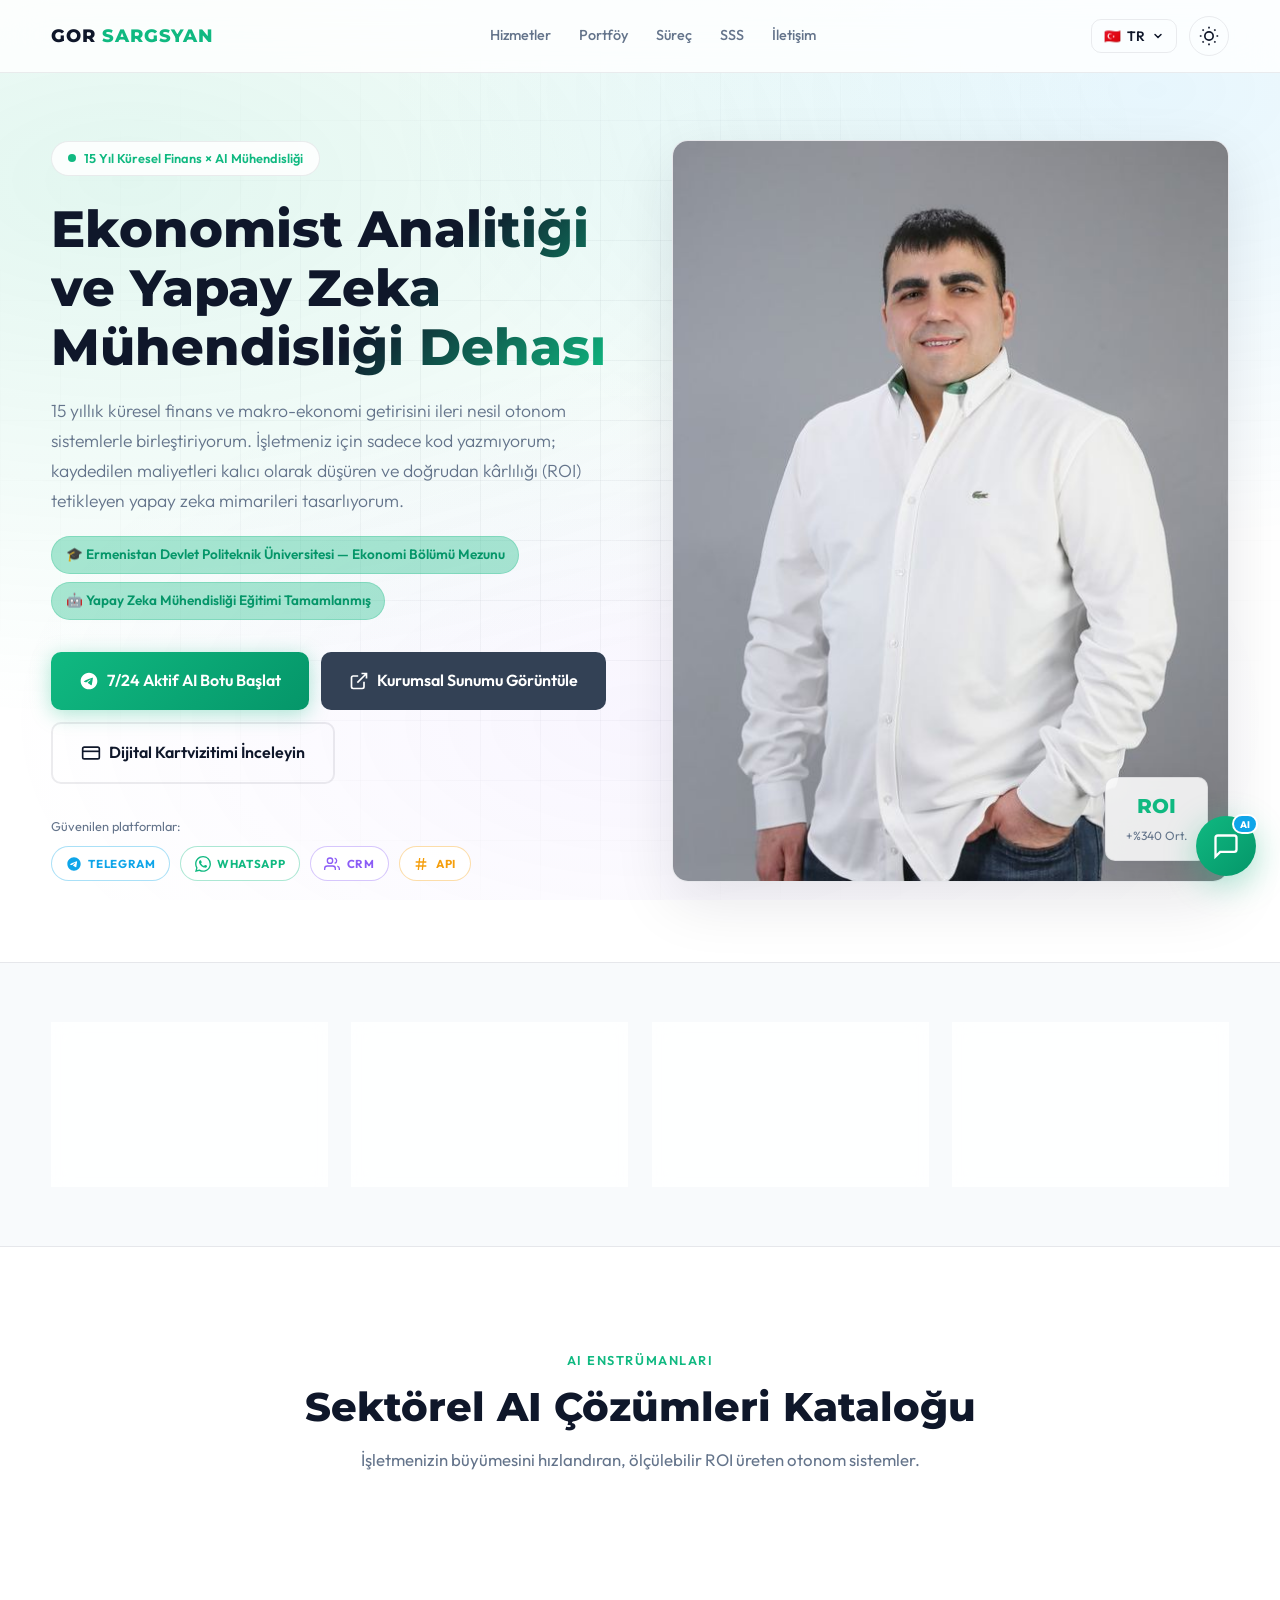
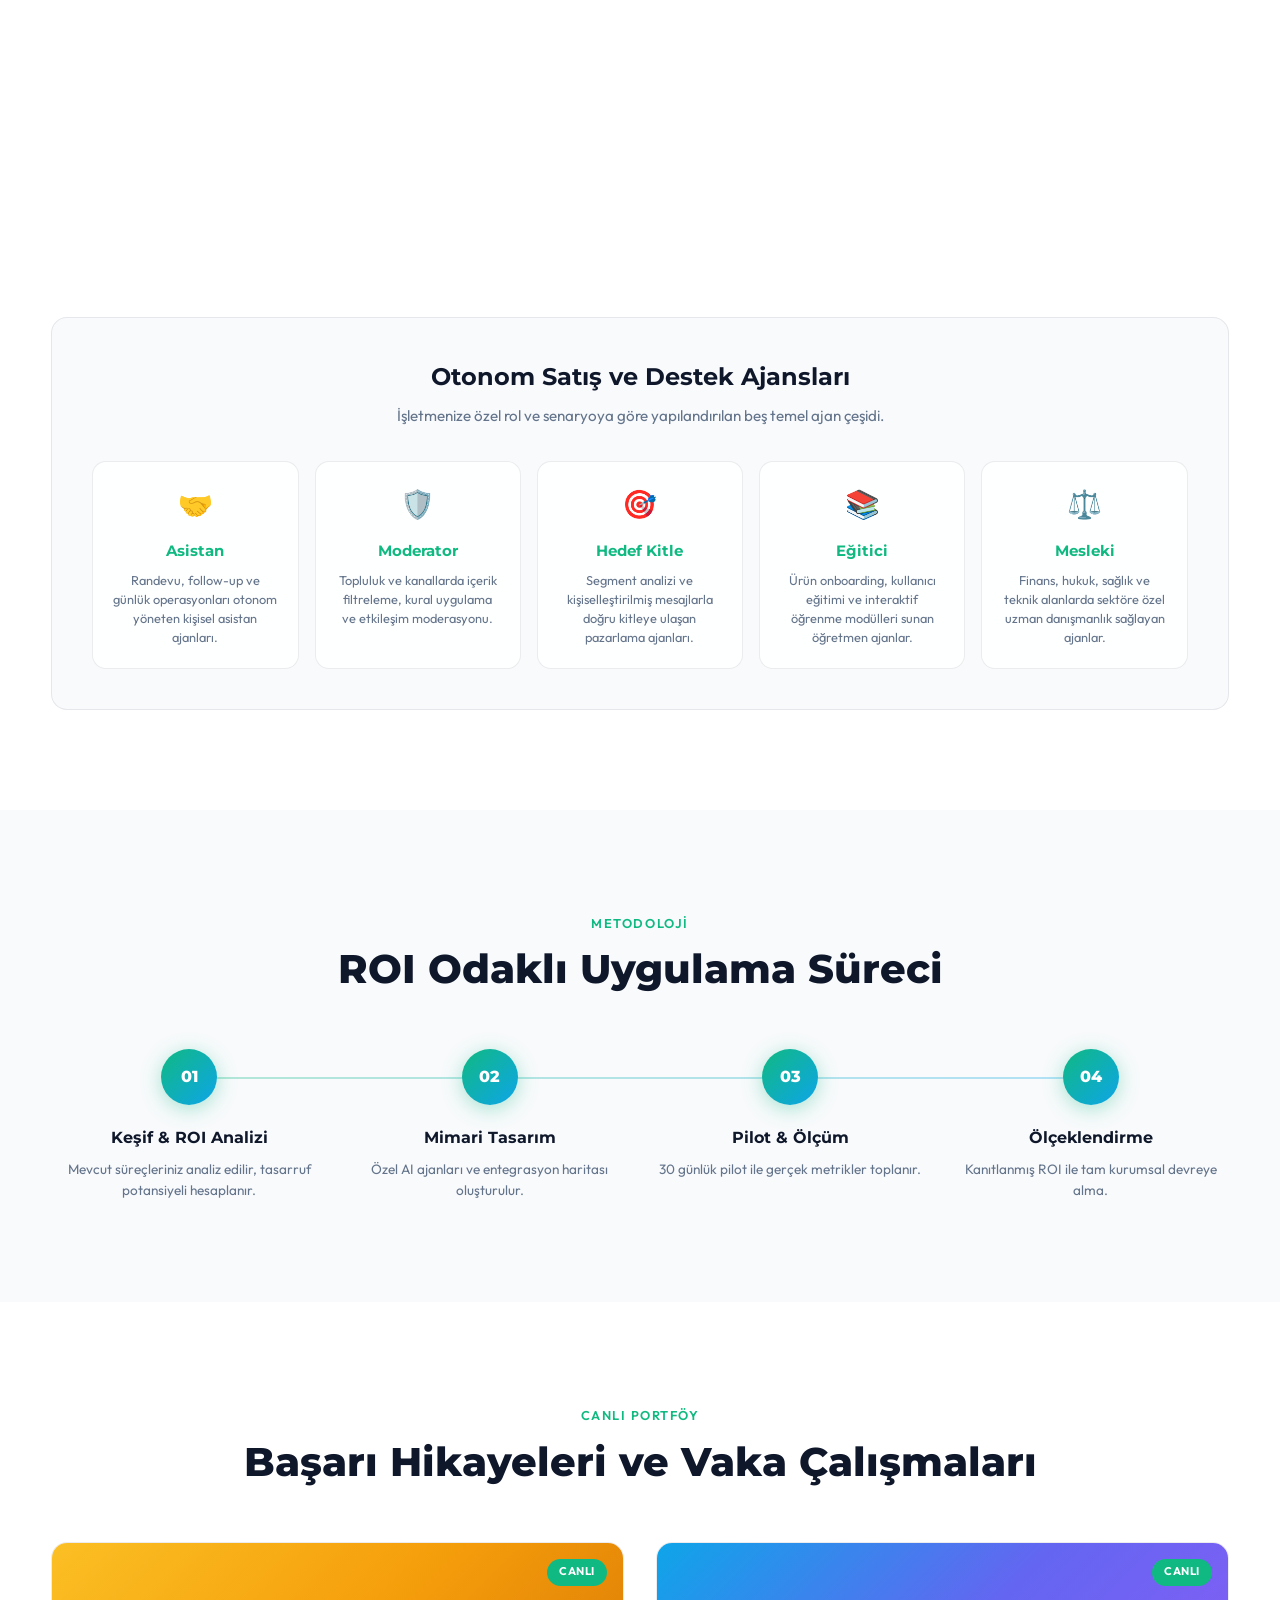
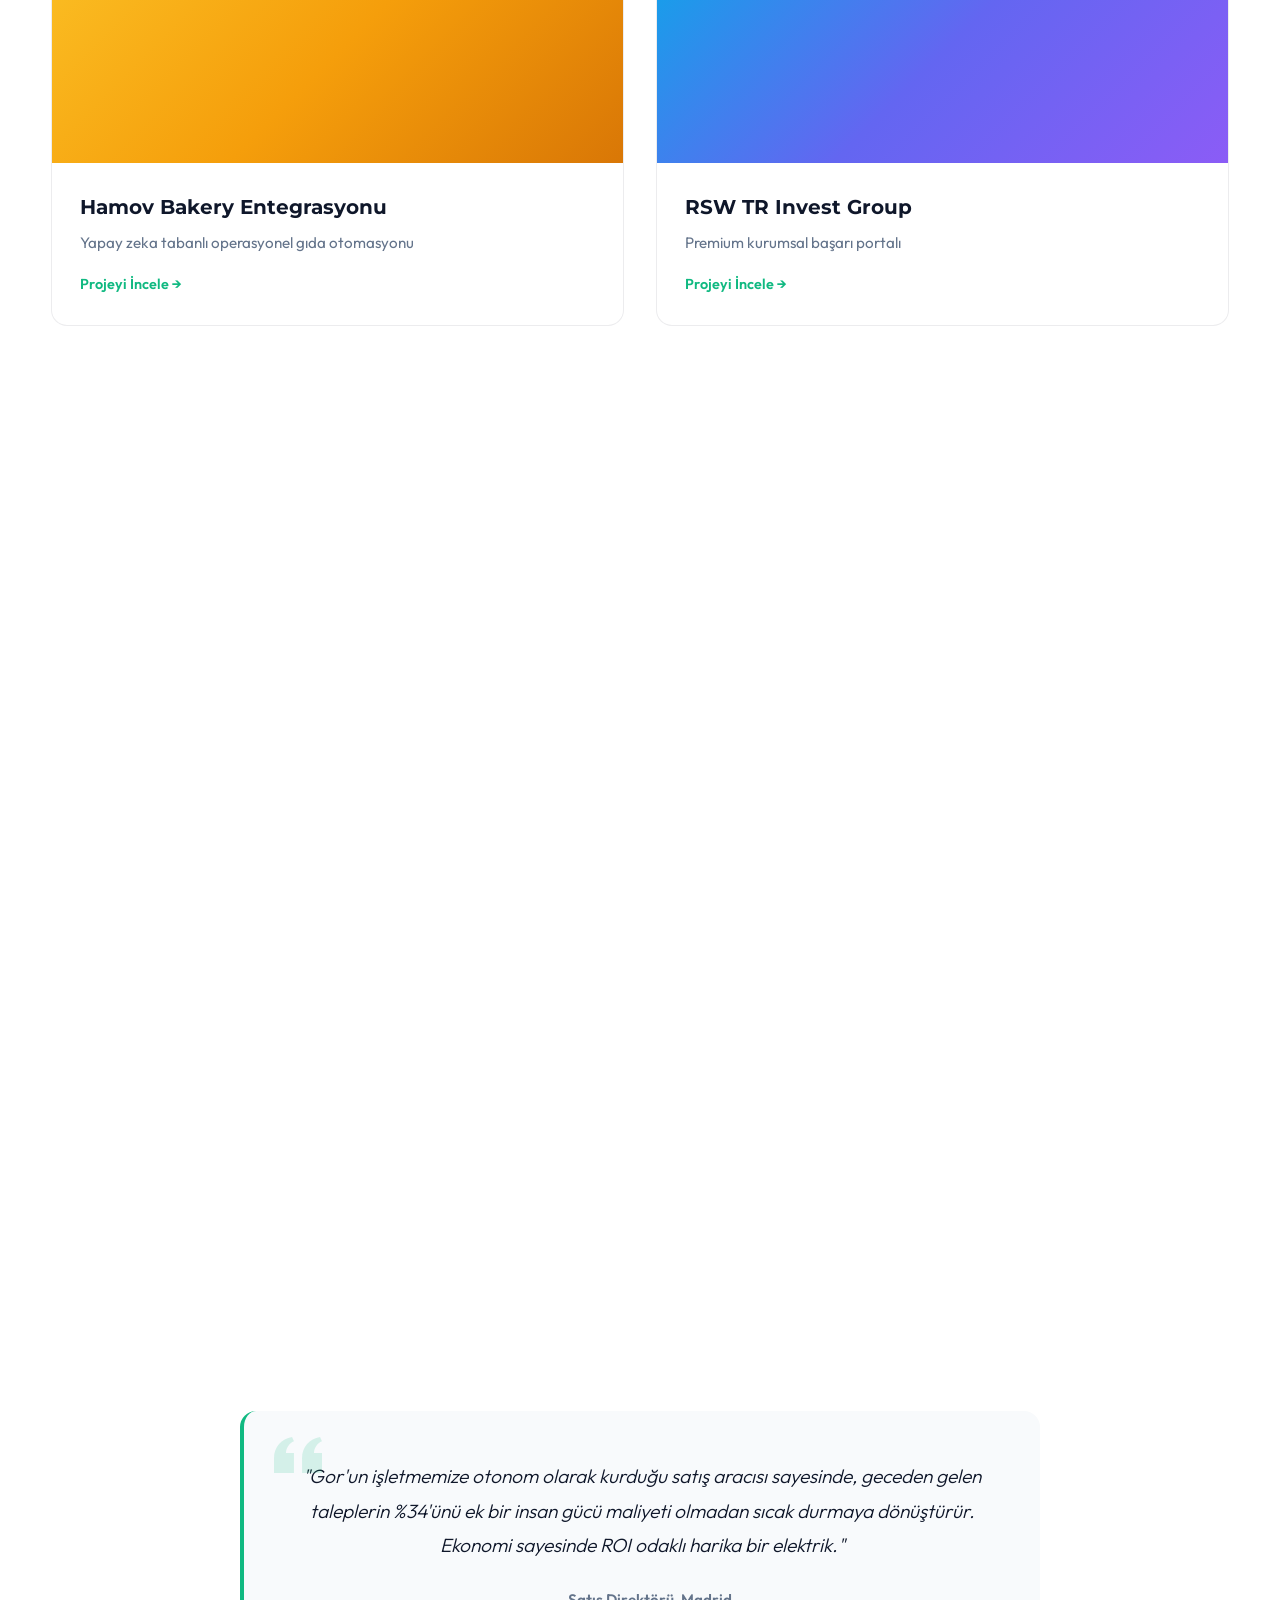
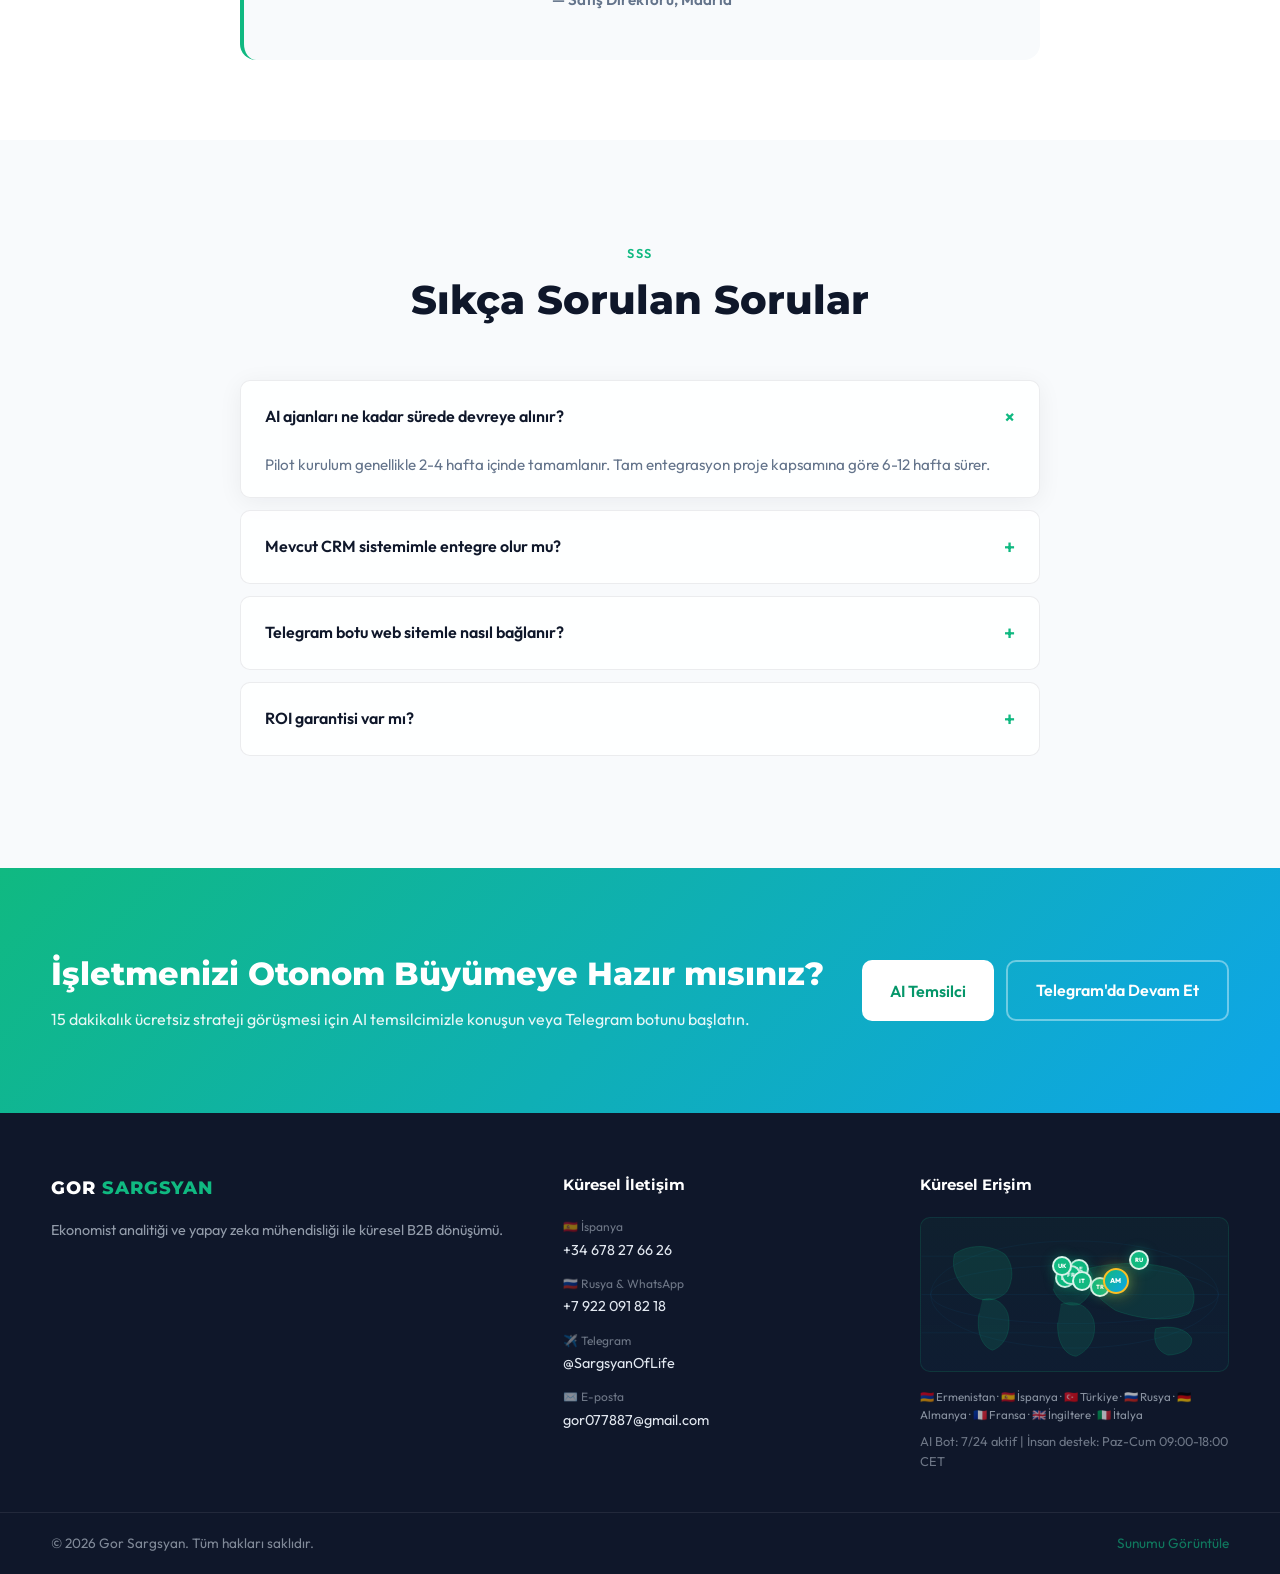
==== commit 53e9f12c: "son hali" ====
--- a/index.html
+++ b/index.html
@@ -400,7 +400,7 @@
           </li>
           <li>
             <span>🇷🇺 Rusya & WhatsApp</span>
-            <a href="tel:+79220918218">+7 922 091 82 18</a>
+            <a href="https://wa.me/79220918218" target="_blank" rel="noopener noreferrer">+7 922 091 82 18</a>
           </li>
           <li>
             <span>✈️ Telegram</span>
@@ -489,6 +489,7 @@
     };
   </script>
   <script src="js/i18n.js"></script>
+  <script src="js/presentation-knowledge.js"></script>
   <script src="js/agent.js"></script>
   <script src="js/app.js"></script>
 </body>
--- a/css/styles.css
+++ b/css/styles.css
@@ -1472,6 +1472,17 @@
   white-space: pre-line;
 }
 
+.chat-msg--bot a {
+  color: var(--primary);
+  text-decoration: underline;
+  font-weight: 600;
+  word-break: break-word;
+}
+
+.chat-msg--bot a:hover {
+  opacity: 0.85;
+}
+
 .chat-msg--user {
   background: var(--primary);
   color: #fff;
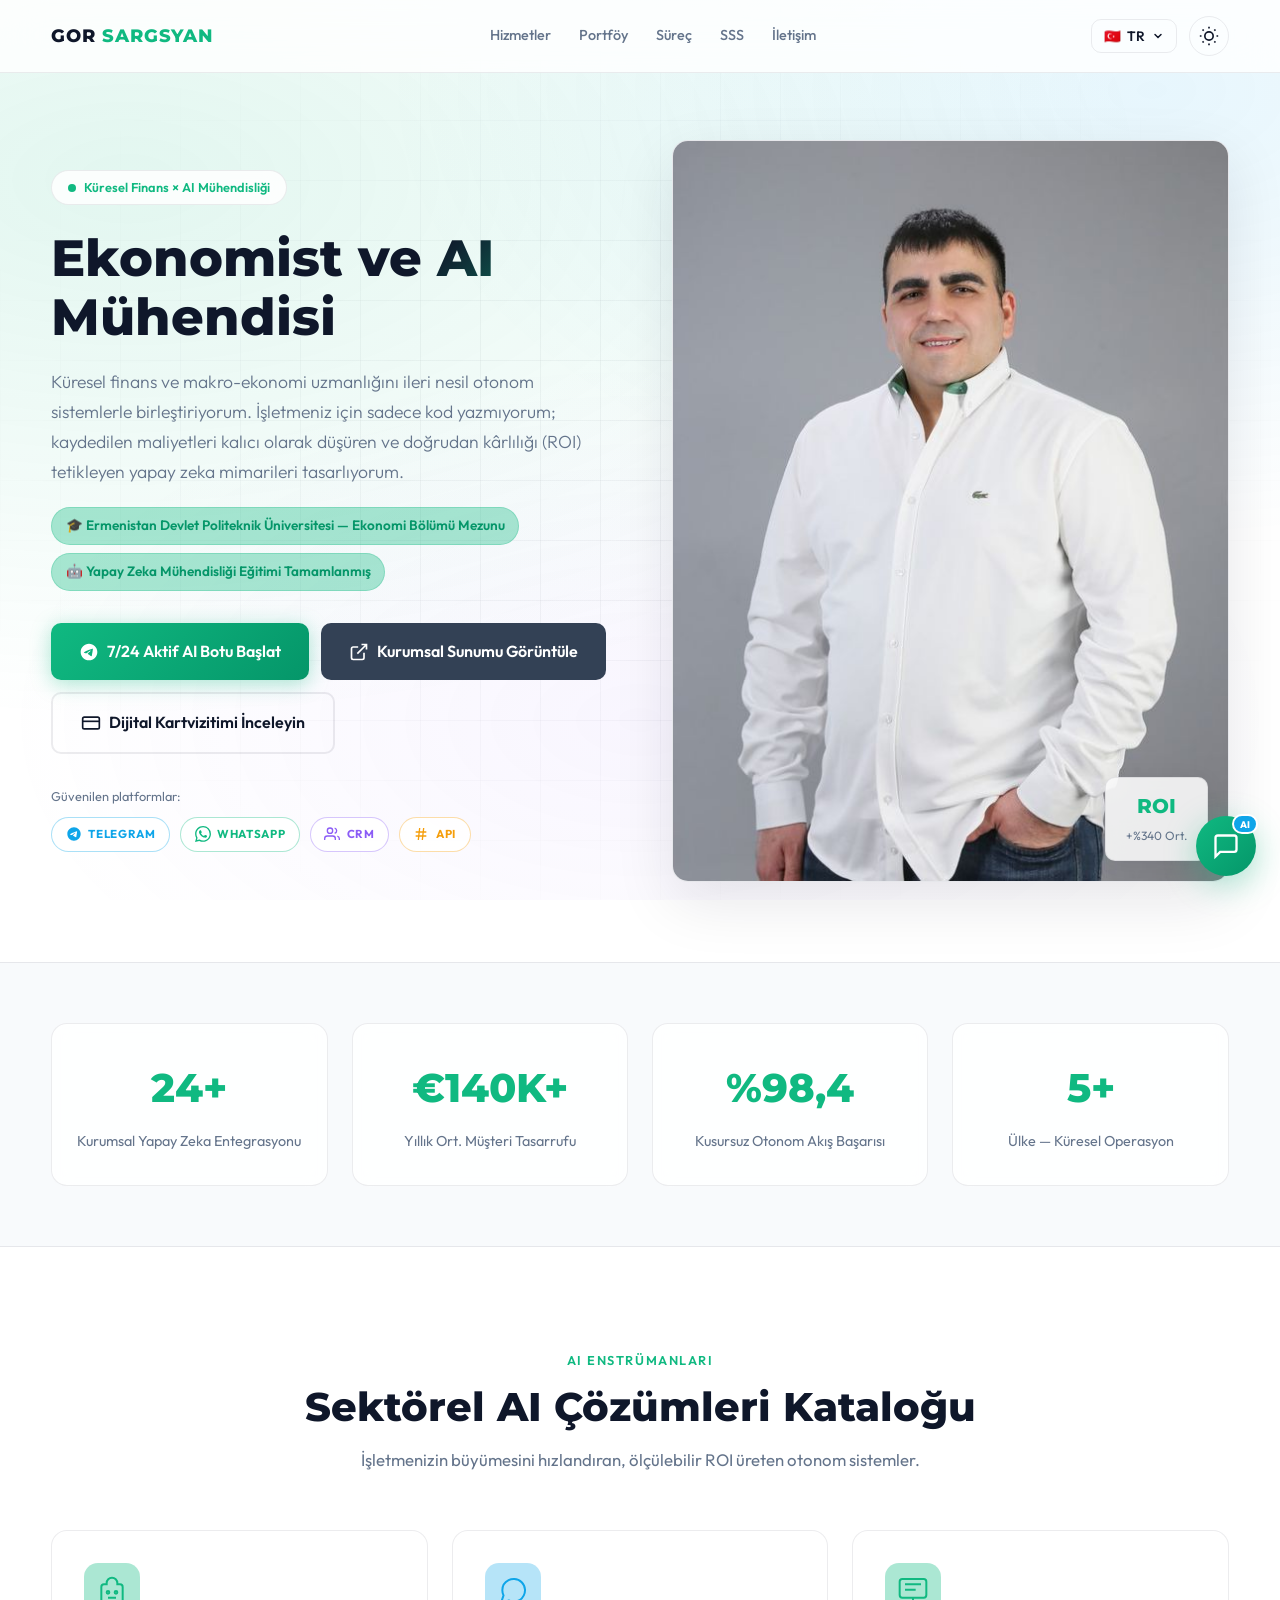
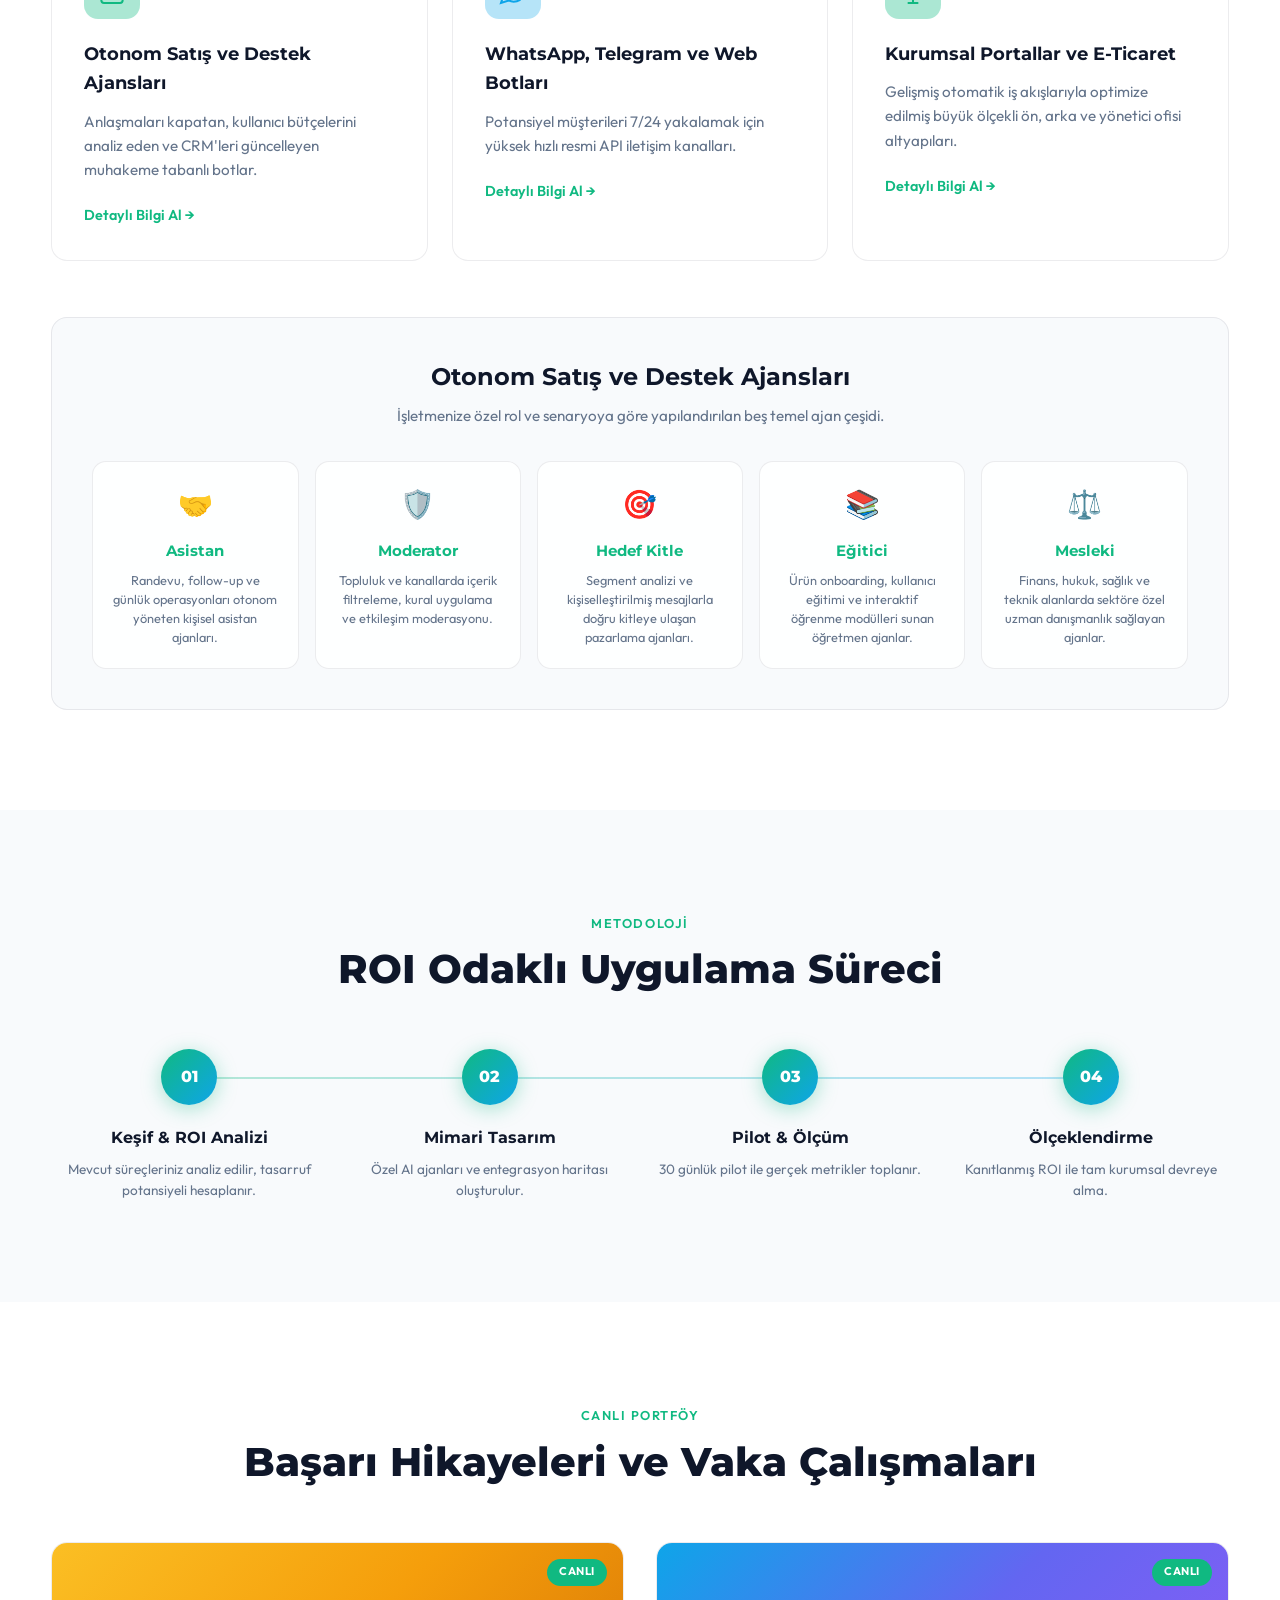
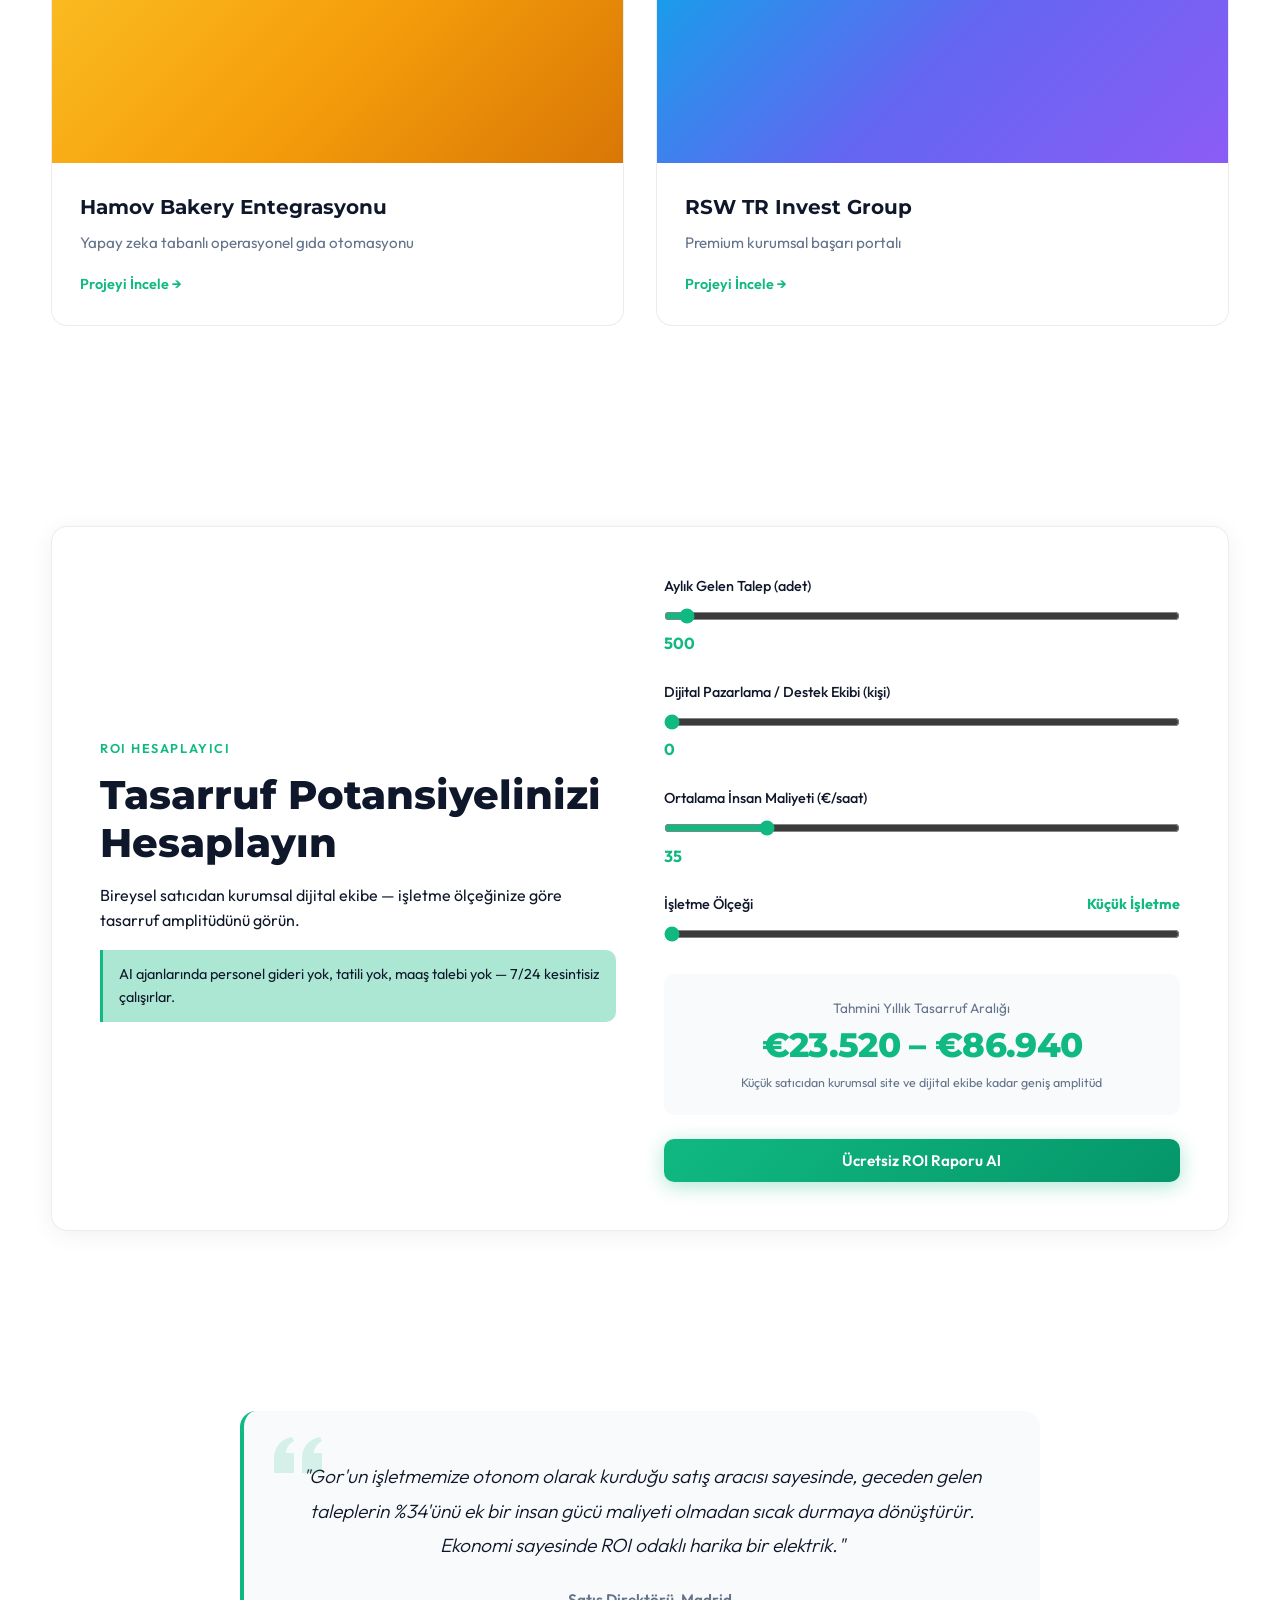
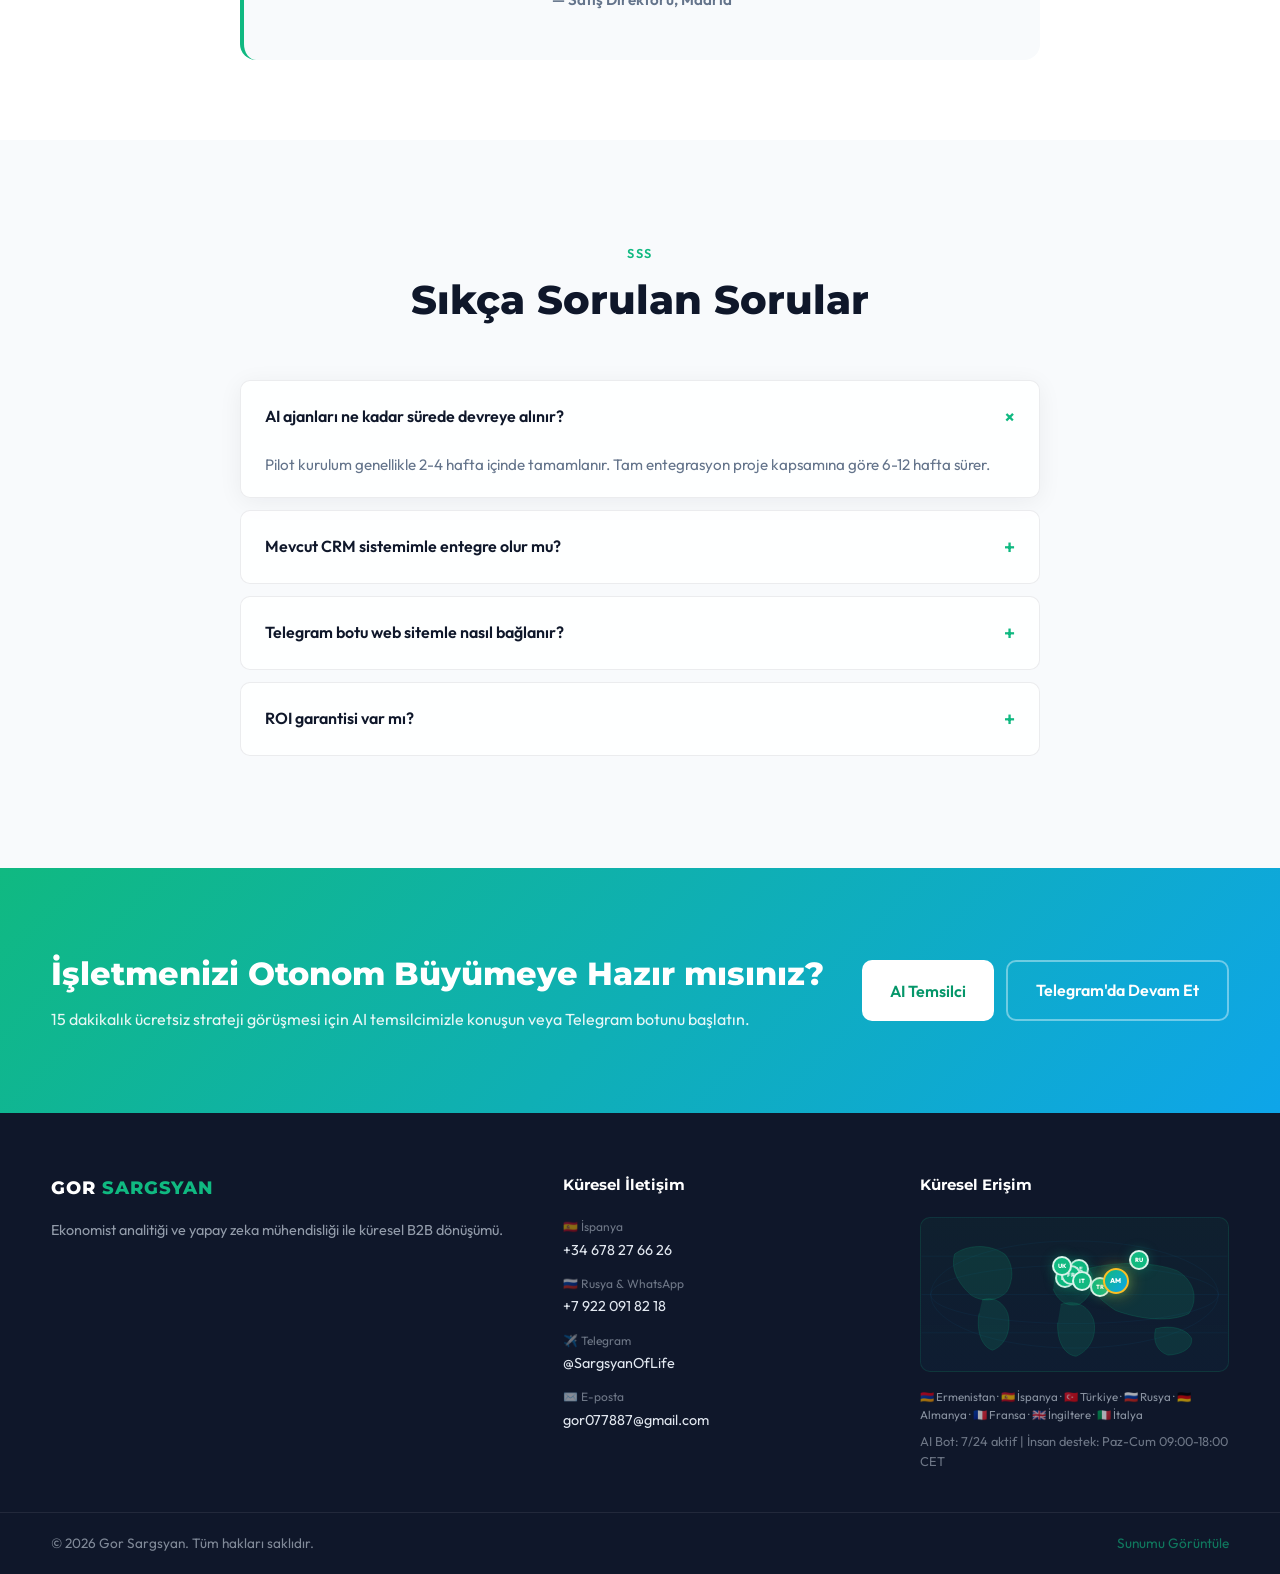
==== commit 43aaa2cf: "Başlığı Economist and AI Engineer yap, 15 yıllık tecrübe ifadelerini kaldır Co-authored-by: Cursor <" ====
--- a/index.html
+++ b/index.html
@@ -3,7 +3,7 @@
 <head>
   <meta charset="UTF-8">
   <meta name="viewport" content="width=device-width, initial-scale=1.0">
-  <meta name="description" content="Gor Sargsyan — Ekonomist Analitiği ve Yapay Zeka Mühendisliği. 15 yıllık küresel finans deneyimi ile otonom AI sistemleri.">
+  <meta name="description" content="Gor Sargsyan — Ekonomist ve AI Mühendisi. Küresel finans ve otonom AI sistemleri.">
   <title>Gor Sargsyan | AI & Ekonomi Mühendisliği</title>
   <link rel="preconnect" href="https://fonts.googleapis.com">
   <link rel="preconnect" href="https://fonts.gstatic.com" crossorigin>
@@ -62,10 +62,10 @@
         <div class="hero__content">
           <div class="hero__badge">
             <span class="pulse-dot"></span>
-            <span data-i18n="hero.badge">15 Yıl Küresel Finans × AI Mühendisliği</span>
-          </div>
-          <h1 class="hero__title" data-i18n="hero.title">Ekonomist Analitiği ve Yapay Zeka Mühendisliği Dehası</h1>
-          <p class="hero__subtitle" data-i18n="hero.subtitle">15 yıllık küresel finans ve makro-ekonomi getirisini ileri nesil otonom sistemlerle birleştiriyorum. İşletmeniz için sadece kod yazmıyorum; kaydedilen maliyetleri kalıcı olarak düşüren ve doğrudan kârlılığı (ROI) tetikleyen yapay zeka mimarileri tasarlıyorum.</p>
+            <span data-i18n="hero.badge">Küresel Finans × AI Mühendisliği</span>
+          </div>
+          <h1 class="hero__title" data-i18n="hero.title">Ekonomist ve AI Mühendisi</h1>
+          <p class="hero__subtitle" data-i18n="hero.subtitle">Küresel finans ve makro-ekonomi uzmanlığını ileri nesil otonom sistemlerle birleştiriyorum. İşletmeniz için sadece kod yazmıyorum; kaydedilen maliyetleri kalıcı olarak düşüren ve doğrudan kârlılığı (ROI) tetikleyen yapay zeka mimarileri tasarlıyorum.</p>
           <div class="hero__education">
             <span class="hero__edu-item" data-i18n="hero.edu1">🎓 Ermenistan Devlet Politeknik Üniversitesi — Ekonomi Bölümü Mezunu</span>
             <span class="hero__edu-item" data-i18n="hero.edu2">🤖 Yapay Zeka Mühendisliği Eğitimi Tamamlanmış</span>
@@ -142,8 +142,8 @@
             <span class="stat-card__label" data-i18n="stats.s3">Kusursuz Otonom Akış Başarısı</span>
           </div>
           <div class="stat-card">
-            <span class="stat-card__num">15</span>
-            <span class="stat-card__label" data-i18n="stats.s4">Yıl Finans & Teknoloji Deneyimi</span>
+            <span class="stat-card__num">5+</span>
+            <span class="stat-card__label" data-i18n="stats.s4">Ülke — Küresel Operasyon</span>
           </div>
         </div>
       </div>
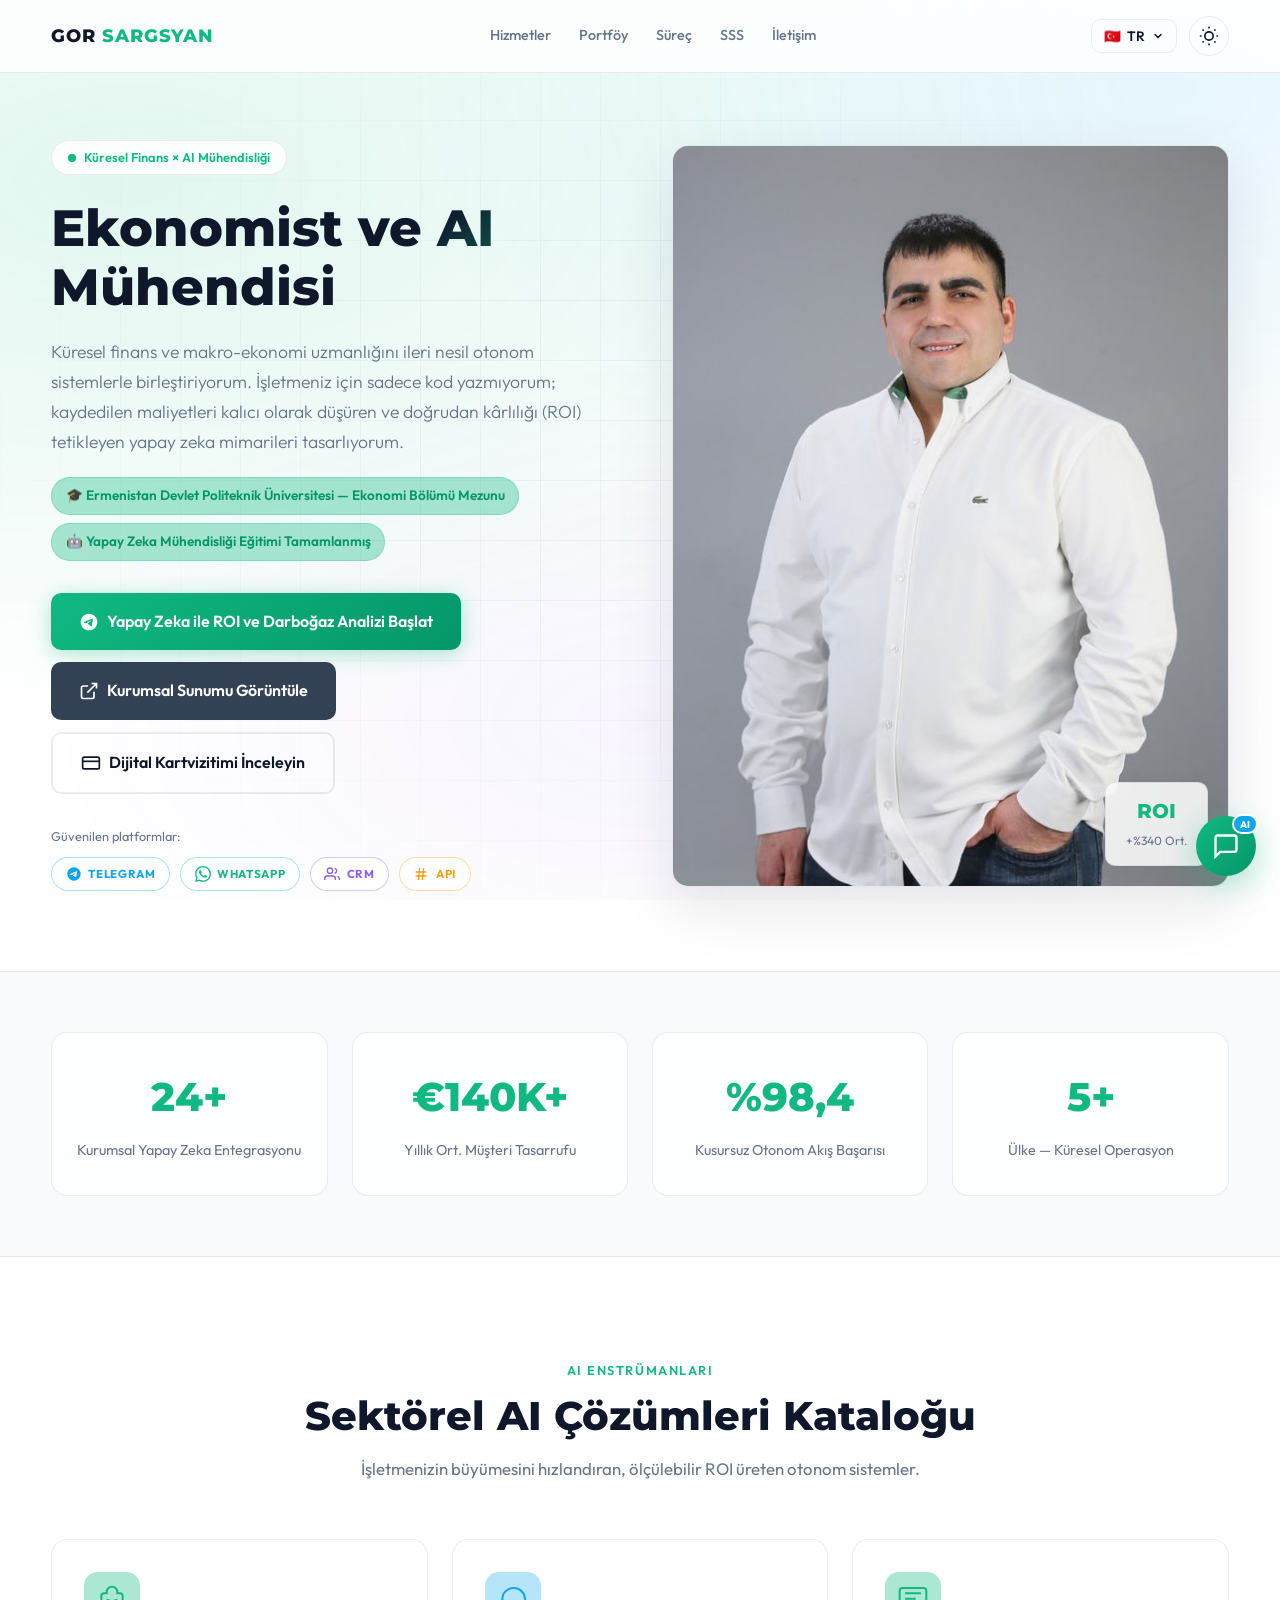
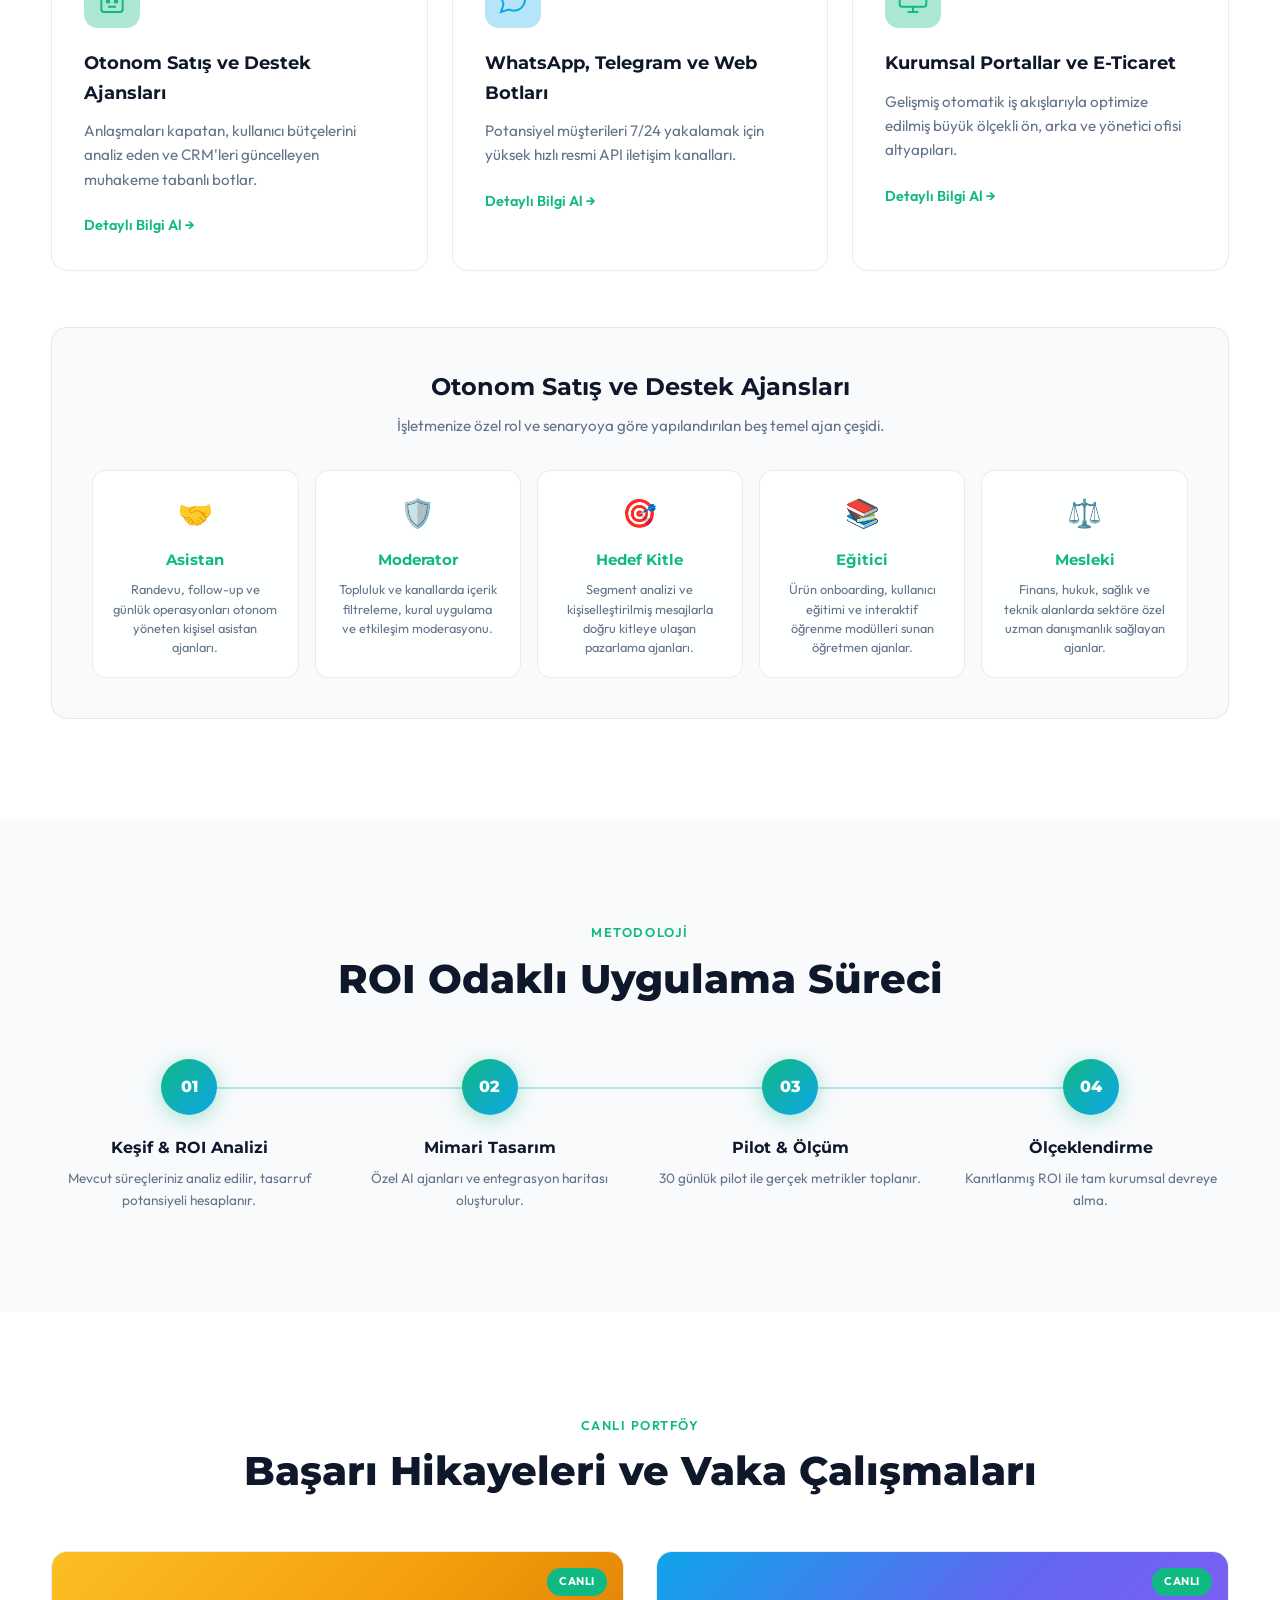
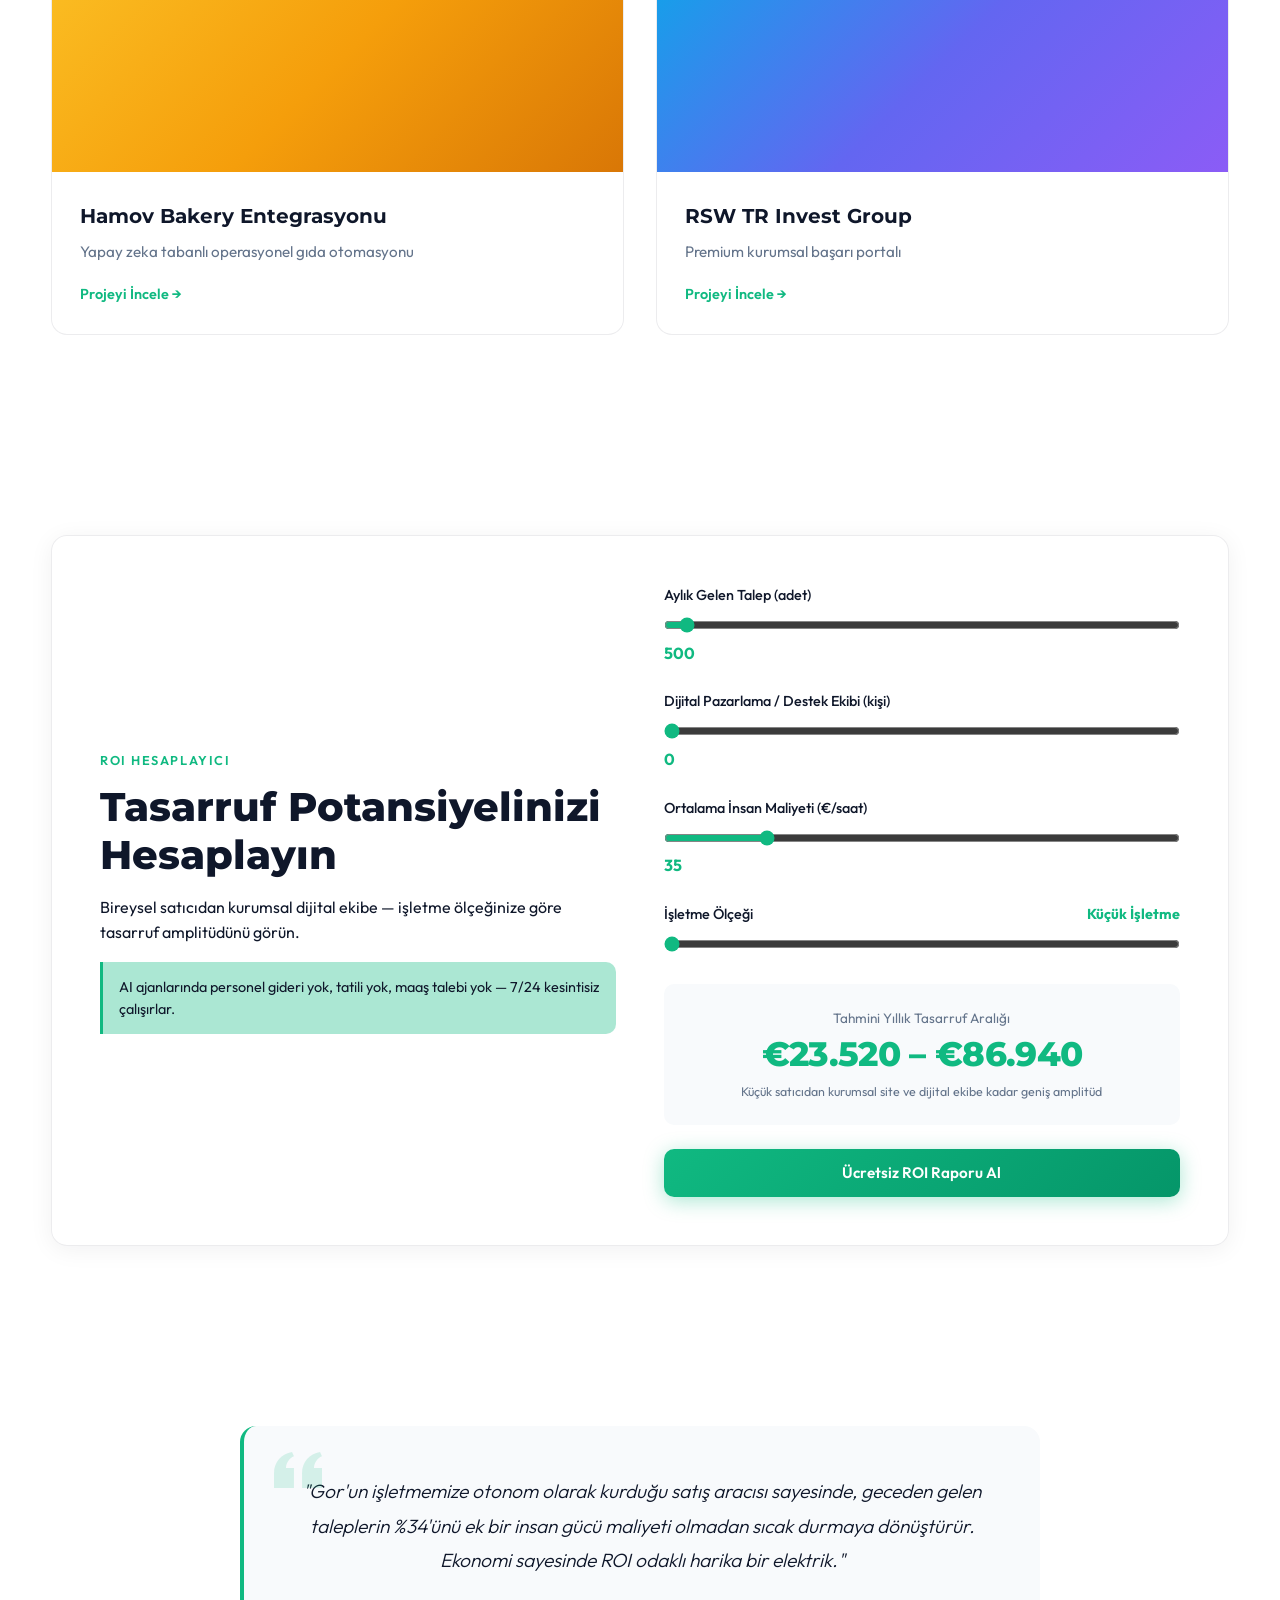
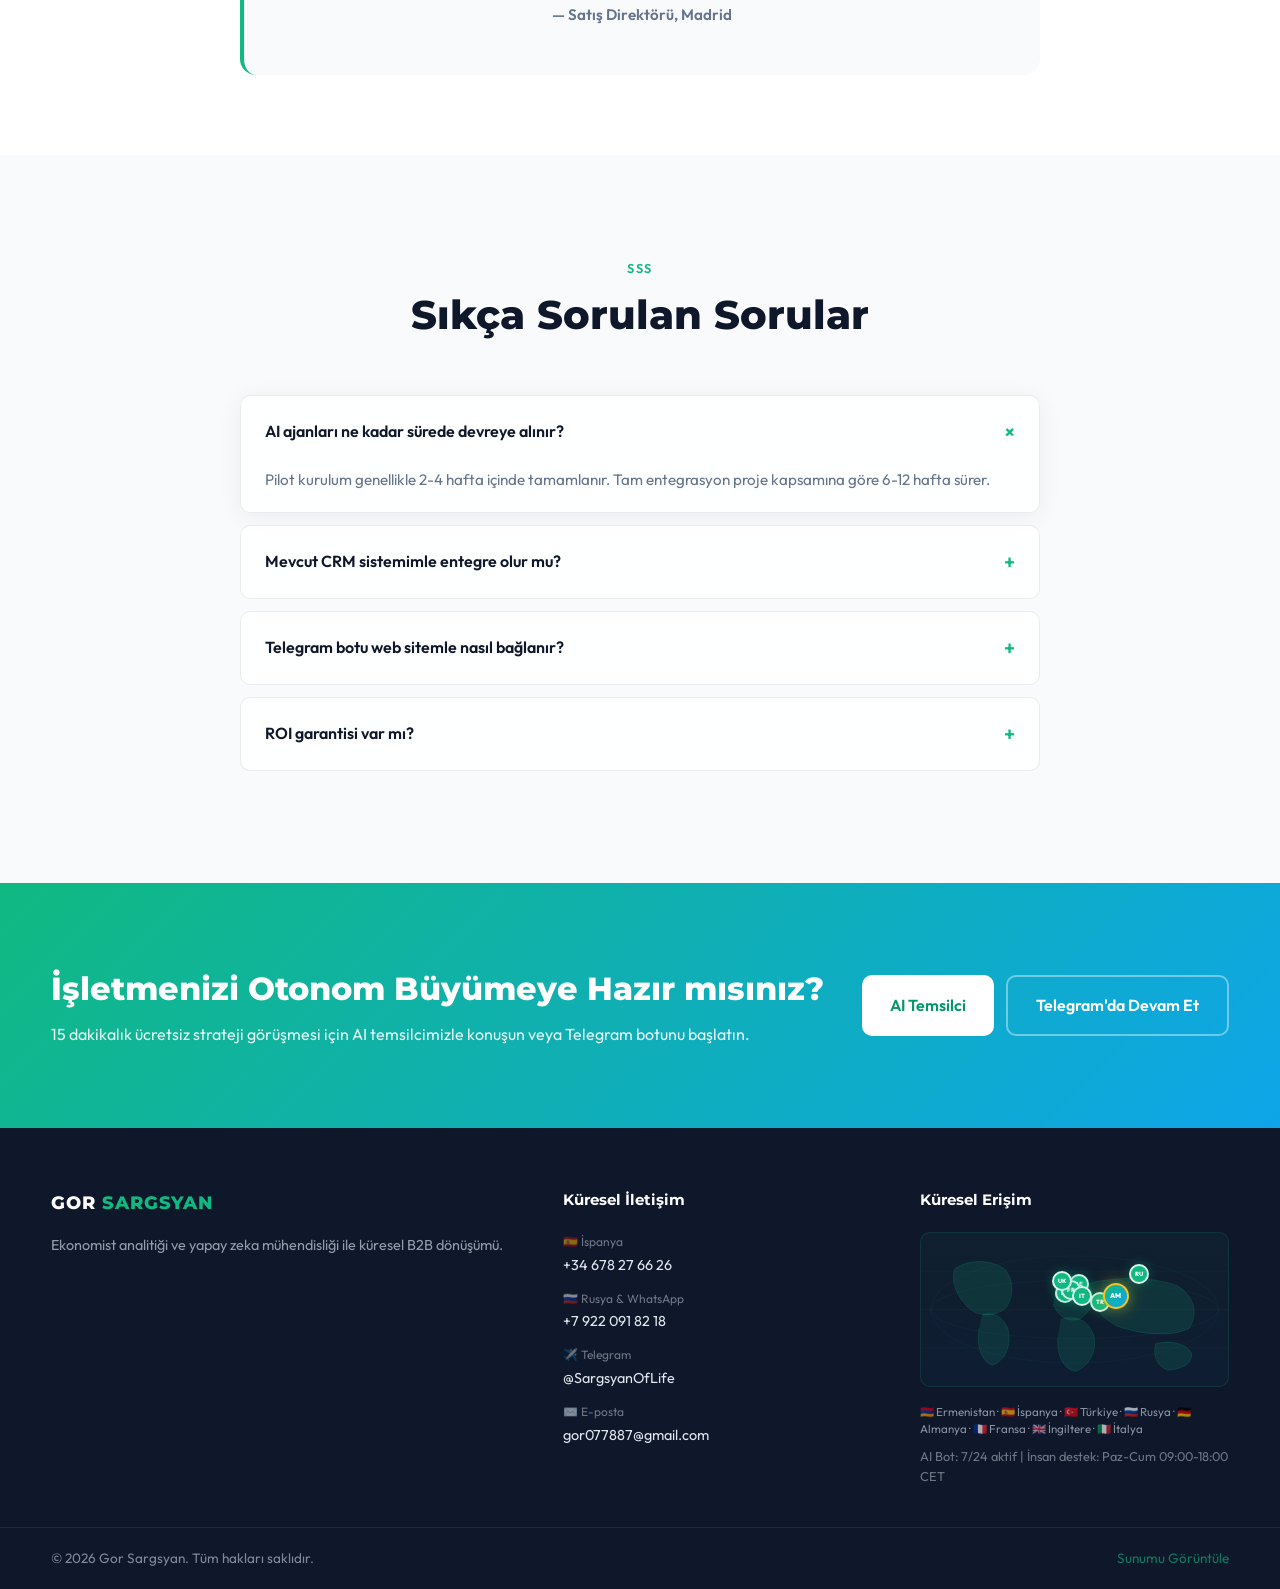
==== commit 38cf28db: "Landing CTA butonlarını Telegram deep link ile güncelle Co-authored-by: Cursor <cursoragent@cursor.c" ====
--- a/index.html
+++ b/index.html
@@ -71,7 +71,7 @@
             <span class="hero__edu-item" data-i18n="hero.edu2">🤖 Yapay Zeka Mühendisliği Eğitimi Tamamlanmış</span>
           </div>
           <div class="hero__actions">
-            <a href="https://t.me/Gor_OffLife_kartvisit_bot" target="_blank" rel="noopener" class="btn btn--primary btn--lg">
+            <a href="https://t.me/Gor_OffLife_kartvisit_bot?start=roi_lp" target="_blank" rel="noopener" class="btn btn--primary btn--lg" data-telegram-deep-link>
               <svg width="20" height="20" viewBox="0 0 24 24" fill="currentColor"><path d="M12 2C6.48 2 2 6.48 2 12s4.48 10 10 10 10-4.48 10-10S17.52 2 12 2zm4.64 6.8c-.15 1.58-.8 5.42-1.13 7.19-.14.75-.42 1-.68 1.03-.58.05-1.02-.38-1.58-.75-.88-.58-1.38-.94-2.23-1.5-.99-.65-.35-1.01.22-1.59.15-.15 2.71-2.48 2.76-2.69a.2.2 0 0 0-.05-.18c-.06-.05-.14-.03-.21-.02-.09.02-1.49.95-4.22 2.79-.4.27-.76.41-1.08.4-.36-.01-1.04-.2-1.55-.37-.63-.2-1.12-.31-1.08-.66.02-.18.27-.36.74-.55 2.92-1.27 4.86-2.11 5.83-2.51 2.78-1.16 3.35-1.36 3.73-1.36.08 0 .27.02.39.12.1.08.13.19.14.27-.01.06.01.24 0 .38z"/></svg>
               <span data-i18n="hero.btnA">7/24 Aktif AI Botu Başlat</span>
             </a>
@@ -87,7 +87,7 @@
           <div class="hero__trust">
             <span data-i18n="hero.trust">Güvenilen platformlar:</span>
             <div class="hero__trust-logos">
-              <a href="https://t.me/Gor_OffLife_kartvisit_bot" target="_blank" rel="noopener" class="trust-chip trust-chip--telegram" title="Telegram Bot">
+              <a href="https://t.me/Gor_OffLife_kartvisit_bot?start=roi_lp" target="_blank" rel="noopener" class="trust-chip trust-chip--telegram" title="Telegram Bot" data-telegram-deep-link>
                 <svg width="16" height="16" viewBox="0 0 24 24" fill="currentColor"><path d="M12 2C6.48 2 2 6.48 2 12s4.48 10 10 10 10-4.48 10-10S17.52 2 12 2zm4.64 6.8c-.15 1.58-.8 5.42-1.13 7.19-.14.75-.42 1-.68 1.03-.58.05-1.02-.38-1.58-.75-.88-.58-1.38-.94-2.23-1.5-.99-.65-.35-1.01.22-1.59.15-.15 2.71-2.48 2.76-2.69a.2.2 0 0 0-.05-.18c-.06-.05-.14-.03-.21-.02-.09.02-1.49.95-4.22 2.79-.4.27-.76.41-1.08.4-.36-.01-1.04-.2-1.55-.37-.63-.2-1.12-.31-1.08-.66.02-.18.27-.36.74-.55 2.92-1.27 4.86-2.11 5.83-2.51 2.78-1.16 3.35-1.36 3.73-1.36.08 0 .27.02.39.12.1.08.13.19.14.27-.01.06.01.24 0 .38z"/></svg>
                 Telegram
               </a>
@@ -322,7 +322,7 @@
               <strong id="roiResult" class="roi-calc__range">€33.600 – €75.600</strong>
               <small class="roi-calc__hint" data-i18n="roi.hint">Küçük satıcıdan kurumsal site ve dijital ekibe kadar geniş amplitüd</small>
             </div>
-            <button class="btn btn--primary btn--full" data-open-chat data-i18n="roi.cta">Ücretsiz ROI Raporu Al</button>
+            <a href="https://t.me/Gor_OffLife_kartvisit_bot?start=roi_lp" target="_blank" rel="noopener" class="btn btn--primary btn--full" data-i18n="roi.cta" data-telegram-deep-link>Ücretsiz ROI Raporu Al</a>
           </div>
         </div>
       </div>
@@ -378,7 +378,7 @@
         </div>
         <div class="cta-banner__actions">
           <button class="btn btn--white btn--lg" data-open-chat data-i18n="cta.chat">AI Temsilci ile Konuş</button>
-          <a href="https://t.me/Gor_OffLife_kartvisit_bot" target="_blank" rel="noopener" class="btn btn--outline-white btn--lg" data-i18n="cta.telegram">Telegram'da Devam Et</a>
+          <a href="https://t.me/Gor_OffLife_kartvisit_bot?start=roi_lp" target="_blank" rel="noopener" class="btn btn--outline-white btn--lg" data-i18n="cta.telegram" data-telegram-deep-link>Telegram'da Devam Et</a>
         </div>
       </div>
     </section>
@@ -485,6 +485,8 @@
   <script>
     window.GOR_TELEGRAM = {
       botUsername: 'Gor_OffLife_kartvisit_bot',
+      defaultCampaign: 'roi_lp',
+      campaigns: { tr: 'roi_tr', en: 'roi_en', es: 'roi_es', ru: 'roi_ru', hy: 'roi_hy' },
       leadApi: '/api/telegram-lead'
     };
   </script>
